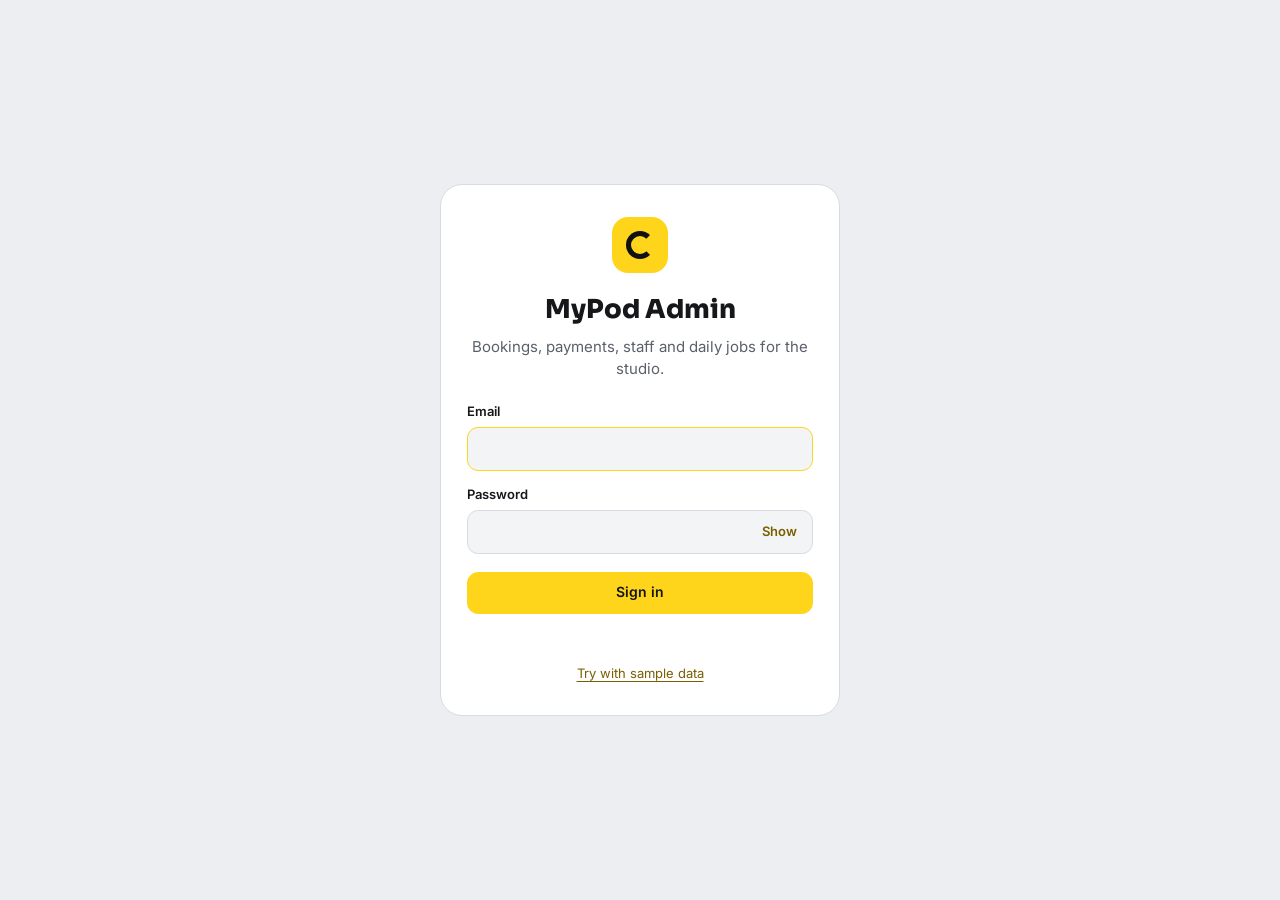
==== admin/index.html @ 5e134411 "Add files via upload" ====
<!doctype html>
<html lang="en"><head>
<meta charset="utf-8">
<meta name="viewport" content="width=device-width,initial-scale=1,viewport-fit=cover">
<meta name="theme-color" content="#0b0b0c">
<meta name="robots" content="noindex,nofollow">
<title>MyPod Admin</title>
<link rel="manifest" href="manifest.webmanifest">
<link rel="icon" type="image/png" sizes="32x32" href="favicon-32.png">
<link rel="apple-touch-icon" href="apple-touch-icon.png">
<meta name="apple-mobile-web-app-capable" content="yes"><meta name="mobile-web-app-capable" content="yes">
<meta name="apple-mobile-web-app-title" content="MyPod Admin"><meta name="apple-mobile-web-app-status-bar-style" content="black-translucent">
<link rel="preconnect" href="https://fonts.googleapis.com"><link rel="preconnect" href="https://fonts.gstatic.com" crossorigin>
<link rel="stylesheet" href="https://fonts.googleapis.com/css2?family=Inter:wght@400;500;600;700&family=JetBrains+Mono:wght@500;700&family=Sora:wght@600;700;800&display=swap">
<style>
:root{color-scheme:dark;--bg:#0b0b0c;--panel:#141416;--panel2:#1c1c20;--line:#2b2b31;--text:#f2f2f0;--muted:#9b9ba3;--y:#ffd51b;--on-y:#141414;--atext:#ffd51b;
  --ok:#3ddc84;--warn:#ffb020;--bad:#ff6b6b;--info:#6cb4ff;
  --disp:"Sora","Inter",system-ui,sans-serif;--body:"Inter",system-ui,-apple-system,"Segoe UI",Roboto,Arial,sans-serif;--mono:"JetBrains Mono",ui-monospace,Menlo,Consolas,monospace;--r:14px}
@media (prefers-color-scheme:light){:root:not([data-theme="dark"]){color-scheme:light;--bg:#eceef1;--panel:#fff;--panel2:#f3f4f6;--line:#d8dbe1;--text:#16171a;--muted:#5b606a;--atext:#7a5f00;--ok:#14803f;--warn:#a95f00;--bad:#c42f2f;--info:#1a63c2}}
:root[data-theme="light"]{color-scheme:light;--bg:#eceef1;--panel:#fff;--panel2:#f3f4f6;--line:#d8dbe1;--text:#16171a;--muted:#5b606a;--atext:#7a5f00;--ok:#14803f;--warn:#a95f00;--bad:#c42f2f;--info:#1a63c2}
*{box-sizing:border-box}html,body{height:100%}
body{margin:0;background:var(--bg);color:var(--text);font:15px/1.45 var(--body);-webkit-font-smoothing:antialiased;-webkit-tap-highlight-color:transparent}
button,input,select,textarea{font:inherit;color:inherit}button{cursor:pointer;background:none;border:0;padding:0}
[hidden]{display:none!important}
:focus-visible{outline:2px solid var(--y);outline-offset:2px}
h1,h2,h3{font-family:var(--disp);margin:0;text-wrap:balance}
.mono{font-family:var(--mono)}
.muted{color:var(--muted)}

/* ---- login ---- */
#login{min-height:100%;display:flex;align-items:center;justify-content:center;padding:24px;padding-top:calc(24px + env(safe-area-inset-top,0px))}
.lcard{width:min(400px,100%);background:var(--panel);border:1px solid var(--line);border-radius:22px;padding:32px 26px;text-align:center}
.mark{width:56px;height:56px;border-radius:16px;background:var(--y);position:relative;margin:0 auto 18px}
.mark:after{content:"";position:absolute;inset:14px;border:5px solid #111;border-radius:50%;border-right-color:transparent}
.lcard h1{font-size:26px;font-weight:800}
.lcard p{color:var(--muted);margin:8px 0 22px}
#gbtn{display:flex;justify-content:center;min-height:44px}
.lmsg{min-height:20px;margin-top:16px;font-size:13px;color:var(--warn)}
.lmsg.bad{color:var(--bad)}
.lform{text-align:left}.lform label{display:block;font-size:13px;font-weight:600;margin:14px 0 6px}.pw{position:relative}.pw .field{padding-right:64px}.pwt{position:absolute;right:6px;top:6px;height:32px;padding:0 10px;border-radius:8px;font-size:13px;font-weight:600;color:var(--atext)}
.setup{margin-top:16px;text-align:left;font-size:13px;color:var(--muted);background:var(--panel2);border-radius:12px;padding:12px 14px}
.setup code{font-family:var(--mono);font-size:12px;color:var(--text)}
.demo-link{display:inline-block;margin-top:14px;font-size:13px;color:var(--atext);text-decoration:underline;text-underline-offset:3px}

/* ---- shell ---- */
#app{display:grid;grid-template-columns:minmax(0,1fr);grid-template-rows:auto 1fr;min-height:100%;overflow-x:clip}
.top{position:sticky;top:0;z-index:20;display:flex;align-items:center;gap:12px;padding:12px 16px;padding-top:calc(12px + env(safe-area-inset-top,0px));background:color-mix(in srgb,var(--bg) 88%,transparent);backdrop-filter:blur(12px);-webkit-backdrop-filter:blur(12px);border-bottom:1px solid var(--line)}
.top h1{font-size:19px;font-weight:700;flex:1;min-width:0;white-space:nowrap;overflow:hidden;text-overflow:ellipsis}
.sync{font-size:12px;color:var(--muted);display:flex;align-items:center;gap:6px;white-space:nowrap}
.dot{width:8px;height:8px;border-radius:50%;background:var(--ok)}.dot.off{background:var(--warn)}.dot.spin{background:var(--y);animation:pulse 1s infinite}
@keyframes pulse{50%{opacity:.25}}
.ibtn{width:38px;height:38px;border-radius:10px;border:1px solid var(--line);display:grid;place-items:center;background:var(--panel)}
.ibtn svg{width:18px;height:18px}
main{min-width:0;padding:16px 16px calc(96px + env(safe-area-inset-bottom,0px));max-width:860px;width:100%;margin:0 auto}
.rail{display:none}
.tabs{position:fixed;left:0;right:0;bottom:0;z-index:25;display:grid;grid-template-columns:repeat(5,1fr);background:var(--panel);border-top:1px solid var(--line);padding-bottom:env(safe-area-inset-bottom,0px)}
.tabs button,.rail button{display:flex;flex-direction:column;align-items:center;gap:3px;padding:9px 0 8px;font-size:11px;font-weight:600;color:var(--muted)}
.tabs svg,.rail svg{width:22px;height:22px}
.tabs button[aria-current=page],.rail button[aria-current=page]{color:var(--atext)}
.tabs button[aria-current=page] svg{filter:drop-shadow(0 0 6px color-mix(in srgb,var(--y) 55%,transparent))}
@media (min-width:900px){
  #app{grid-template-columns:200px minmax(0,1fr);grid-template-rows:auto 1fr}
  .top{grid-column:2}
  .rail{display:flex;flex-direction:column;grid-row:1/3;grid-column:1;position:sticky;top:0;height:100vh;padding:20px 12px;border-right:1px solid var(--line);background:var(--panel);gap:4px}
  .rail .brand{display:flex;align-items:center;gap:10px;font:800 17px var(--disp);padding:0 8px 18px}
  .rail .brand i{width:30px;height:30px;border-radius:9px;background:var(--y);position:relative}
  .rail .brand i:after{content:"";position:absolute;inset:7px;border:3px solid #111;border-radius:50%;border-right-color:transparent}
  .rail button{flex-direction:row;gap:12px;font-size:14px;padding:11px 12px;border-radius:10px}
  .rail button:hover{background:var(--panel2)}
  .rail button[aria-current=page]{background:var(--panel2)}
  .tabs{display:none}
  main{padding-bottom:40px}
}

/* ---- common ---- */
.card{background:var(--panel);border:1px solid var(--line);border-radius:var(--r);padding:16px}
.row{display:flex;align-items:center;gap:10px}.sp{flex:1}
.btn{display:inline-flex;align-items:center;justify-content:center;gap:8px;min-height:42px;padding:0 16px;border-radius:11px;border:1px solid var(--line);background:var(--panel2);font-weight:600;font-size:14px;white-space:nowrap;text-decoration:none;color:var(--text)}
.btn.pri{background:var(--y);color:var(--on-y);border-color:var(--y)}
.btn.bad{color:var(--bad)}
.btn.sm{min-height:34px;padding:0 12px;font-size:13px}
.btn:disabled{opacity:.45;cursor:not-allowed}
.field{width:100%;min-height:44px;padding:10px 12px;border-radius:11px;border:1px solid var(--line);background:var(--panel2);outline:none}
.field:focus{border-color:var(--y)}
textarea.field{min-height:64px;resize:vertical}
label.lb{display:block;font-size:13px;font-weight:600;margin:0 0 6px}
.chips{display:flex;gap:8px;overflow-x:auto;padding-bottom:2px;scrollbar-width:none}.chips::-webkit-scrollbar{display:none}
.fchip{flex:none;padding:7px 14px;border-radius:99px;border:1px solid var(--line);background:var(--panel);font-size:13px;font-weight:600;color:var(--muted)}
.fchip[aria-pressed=true]{background:var(--y);border-color:var(--y);color:var(--on-y)}
.chip{display:inline-block;padding:3px 9px;border-radius:99px;font-size:12px;font-weight:600;background:color-mix(in srgb,var(--c) 17%,transparent);color:var(--c);white-space:nowrap}
.s-info{--c:var(--info)}.s-warn{--c:var(--warn)}.s-ok{--c:var(--ok)}.s-bad{--c:var(--bad)}
.empty{text-align:center;color:var(--muted);padding:44px 16px}
.banner{margin:0 0 14px;padding:10px 14px;border-radius:12px;font-size:13px;background:color-mix(in srgb,var(--warn) 15%,transparent);color:var(--warn)}
.gap>*+*{margin-top:12px}

/* ---- board ---- */
.daynav{display:flex;align-items:center;gap:8px;margin-bottom:14px}
.daynav h2{flex:1;text-align:center;font-size:20px;font-weight:700}
.daynav h2 small{display:block;font:500 12px var(--body);color:var(--muted)}
.strip{display:grid;grid-template-columns:repeat(3,1fr);gap:10px;margin-bottom:16px}
.stat{background:var(--panel);border:1px solid var(--line);border-radius:var(--r);padding:12px 14px}
.stat b{display:block;font:700 22px var(--disp);line-height:1.15}
.stat span{font-size:12px;color:var(--muted)}
.stat.hot b{color:var(--atext)}
.now{display:flex;align-items:center;gap:10px;margin:14px 0;color:var(--atext);font:700 12px var(--mono)}
.now:before,.now:after{content:"";height:2px;background:var(--y);flex:1;border-radius:2px}
.now:before{flex:0 0 14px}

/* ---- ticket ---- */
.tk{background:var(--panel);border:1px solid var(--line);border-left:4px solid var(--c,var(--line));border-radius:var(--r);margin-bottom:10px;overflow:hidden}
.tk.dim{opacity:.62}
.tk-main{display:grid;grid-template-columns:62px minmax(0,1fr) auto;gap:12px;align-items:center;width:100%;text-align:left;padding:13px 14px}
.tk-time{font-family:var(--mono);line-height:1.15}
.tk-time b{display:block;font-size:16px}.tk-time span{display:block;font-size:11px;color:var(--muted)}
.tk-time.d b{font-size:13px}
.tk-body{min-width:0}.tk-body strong{display:block;font-weight:600;font-size:15px;overflow:hidden;text-overflow:ellipsis;white-space:nowrap}
.tk-body span{display:block;font-size:13px;color:var(--muted);overflow:hidden;text-overflow:ellipsis;white-space:nowrap}
.tk-side{text-align:right;display:flex;flex-direction:column;align-items:flex-end;gap:4px}
.tk-side b{font:700 15px var(--disp)}
.tk-side em{font-style:normal;font-size:12px;font-weight:600}
.tk-side em.due{color:var(--warn)}.tk-side em.paid{color:var(--ok)}
.tk-more{padding:0 14px 14px;border-top:1px dashed var(--line)}
.kv{display:grid;grid-template-columns:96px 1fr;gap:6px 12px;font-size:13px;padding:12px 0}
.kv dt{color:var(--muted)}.kv dd{margin:0;word-break:break-word}
.kv .mono{font-size:12px}
.acts{display:flex;flex-wrap:wrap;gap:8px;margin-top:4px}
.acts .grp{display:flex;flex-wrap:wrap;gap:8px;width:100%}
.dgroup{margin:18px 0 8px;font:700 13px var(--disp);color:var(--muted)}

/* ---- insights ---- */
.kpis{display:grid;grid-template-columns:repeat(2,1fr);gap:10px}
@media(min-width:600px){.kpis{grid-template-columns:repeat(4,1fr)}}
svg.chart{width:100%;height:auto;display:block}
svg.chart .bar{fill:var(--y)}svg.chart text{fill:var(--muted);font:11px var(--mono)}
.bl{display:grid;grid-template-columns:1fr auto;gap:2px 12px;font-size:14px;margin:10px 0}
.bl .track{grid-column:1/3;height:6px;border-radius:6px;background:var(--panel2);overflow:hidden}
.bl .track i{display:block;height:100%;background:var(--y);border-radius:6px}
.bl small{color:var(--muted)}
h3.sec{font-size:15px;margin:20px 0 10px}

/* ---- table ---- */
.tw{overflow-x:auto;border:1px solid var(--line);border-radius:var(--r);background:var(--panel)}
table{border-collapse:collapse;width:100%;font-size:13px}
th,td{padding:9px 12px;text-align:left;white-space:nowrap;border-bottom:1px solid var(--line)}
th{color:var(--muted);font-weight:600;background:var(--panel2)}tr:last-child td{border-bottom:0}

/* ---- sheet / toast ---- */
.scrim{position:fixed;inset:0;z-index:40;background:rgba(0,0,0,.55);display:flex;align-items:flex-end;justify-content:center}
.sheet{width:min(560px,100%);max-height:92vh;overflow:auto;background:var(--panel);border:1px solid var(--line);border-radius:22px 22px 0 0;padding:20px 18px calc(20px + env(safe-area-inset-bottom,0px));animation:up .28s cubic-bezier(.2,.9,.3,1)}
@keyframes up{from{transform:translateY(40px);opacity:0}}
@media(min-width:700px){.scrim{align-items:center}.sheet{border-radius:22px}}
.sheet h2{font-size:20px;margin-bottom:14px}
.grid2{display:grid;grid-template-columns:1fr 1fr;gap:12px}
.grid2 .full{grid-column:1/3}
.fab{position:fixed;right:16px;bottom:calc(78px + env(safe-area-inset-bottom,0px));z-index:22;width:54px;height:54px;border-radius:18px;background:var(--y);color:var(--on-y);display:grid;place-items:center;box-shadow:0 8px 24px rgba(0,0,0,.35)}
.fab svg{width:24px;height:24px}
@media(min-width:900px){.fab{bottom:28px;right:28px}}
#toast{position:fixed;left:50%;bottom:calc(92px + env(safe-area-inset-bottom,0px));transform:translate(-50%,20px);z-index:60;background:var(--text);color:var(--bg);padding:10px 16px;border-radius:12px;font-size:14px;font-weight:600;opacity:0;pointer-events:none;transition:.25s;max-width:calc(100% - 32px)}
#toast.show{opacity:1;transform:translate(-50%,0)}#toast.bad{background:var(--bad);color:#fff}
.avatar{width:46px;height:46px;border-radius:50%;background:var(--panel2);object-fit:cover;flex:none}
.stat em.sub{display:block;font-style:normal;font-size:12px;color:var(--muted);margin-top:2px}
.coll{padding:14px 16px;margin:12px 0 16px}.coll .ct{font:700 13px var(--disp);color:var(--muted);margin-bottom:10px}
.cg{display:grid;grid-template-columns:repeat(auto-fit,minmax(78px,1fr));gap:12px}.cg span{display:block;font-size:12px;color:var(--muted)}.cg b{font:700 17px var(--disp)}.cg b.hot{color:var(--atext)}
.duty{display:flex;flex-wrap:wrap;align-items:center;gap:8px;margin-bottom:16px;padding:12px 14px;width:100%;text-align:left}
.seg{display:flex;gap:8px;margin-bottom:14px}.seg .fchip{flex:1;text-align:center}
.sc{background:var(--panel);border:1px solid var(--line);border-radius:var(--r);margin-bottom:10px;padding:14px}
.sc-h{display:flex;align-items:center;gap:12px;width:100%;text-align:left}
.av2{width:42px;height:42px;border-radius:50%;background:var(--panel2);display:grid;place-items:center;font:700 14px var(--disp);flex:none}
.sc-h .who{flex:1;min-width:0}.sc-h .who b{display:block}.sc-h .who small{color:var(--muted);font-size:13px}
.th{width:64px;height:48px;border-radius:9px;border:1px solid var(--line);overflow:hidden;background:var(--panel2);flex:none;position:relative}
.th img{width:100%;height:100%;object-fit:cover;display:block}.th.empty{display:grid;place-items:center;color:var(--muted);font-size:11px}
.th i{position:absolute;left:0;bottom:0;right:0;font:700 10px var(--mono);font-style:normal;text-align:center;background:rgba(0,0,0,.65);color:#fff;padding:1px 0}
.ph-row{display:flex;gap:8px;margin-top:12px;flex-wrap:wrap}
.mx{display:grid;grid-template-columns:repeat(4,1fr);gap:8px;margin-top:12px;text-align:center}
.mx div{background:var(--panel2);border-radius:10px;padding:8px 4px}.mx b{display:block;font:700 15px var(--disp)}.mx span{font-size:11px;color:var(--muted)}
.dl{display:grid;grid-template-columns:1fr auto;gap:6px 10px;align-items:center;padding:10px 0;border-top:1px dashed var(--line);font-size:14px}
.dl small{display:block;color:var(--muted);font-size:12px}.dl .ot{color:var(--atext);font-weight:600}
.dl .dh{text-align:right;font-weight:600}.dl .dact{grid-column:1/3;display:flex;gap:8px;flex-wrap:wrap}
.flag{color:var(--warn);font-weight:600}
.lbx{display:grid;grid-template-columns:1fr 1fr;gap:10px}.lbx figure{margin:0}.lbx img{width:100%;border-radius:12px;display:block;background:var(--panel2);aspect-ratio:4/3;object-fit:cover}.lbx figcaption{font-size:12px;color:var(--muted);margin-top:4px}
@media(max-width:480px){.lbx{grid-template-columns:1fr}}
@media (prefers-reduced-motion:reduce){*{animation:none!important;transition:none!important}}
</style>
</head>
<body>

<div id="login" hidden>
  <div class="lcard">
    <div class="mark" aria-hidden="true"></div>
    <h1>MyPod Admin</h1>
    <p>Bookings, payments, staff and daily jobs for the studio.</p>
    <form id="loginf" class="lform">
      <label for="l_email">Email</label>
      <input class="field" id="l_email" type="email" name="username" autocomplete="username" inputmode="email" autocapitalize="off" spellcheck="false" required>
      <label for="l_pass">Password</label>
      <div class="pw"><input class="field" id="l_pass" type="password" name="password" autocomplete="current-password" required><button type="button" class="pwt" data-act="showpw" aria-label="Show password">Show</button></div>
      <button class="btn pri" id="l_go" type="submit" style="width:100%;margin-top:18px">Sign in</button>
    </form>
    <div class="lmsg" id="lmsg" role="status"></div>
    <a class="demo-link" href="?demo">Try with sample data</a>
  </div>
</div>

<div id="app" hidden>
  <nav class="rail" id="rail" aria-label="Sections"></nav>
  <header class="top">
    <h1 id="ttl">Board</h1>
    <div class="sync" id="sync"></div>
    <button class="ibtn" data-act="refresh" aria-label="Refresh"><svg viewBox="0 0 24 24" fill="none" stroke="currentColor" stroke-width="2" stroke-linecap="round" stroke-linejoin="round"><path d="M20 11a8 8 0 1 0-2.3 5.7M20 4v7h-7"/></svg></button>
  </header>
  <main id="view"></main>
  <button class="fab" id="fab" data-act="add" aria-label="Add booking"><svg viewBox="0 0 24 24" fill="none" stroke="currentColor" stroke-width="2.6" stroke-linecap="round"><path d="M12 5v14M5 12h14"/></svg></button>
  <nav class="tabs" id="tabs" aria-label="Sections"></nav>
</div>
<div id="modal"></div>
<div id="toast" role="status" aria-live="polite"></div>

<script>
(() => {
"use strict";
/* ============ CONFIG ============ */
const CFG = {
  API: "https://script.google.com/macros/s/AKfycbx74xNj_y54Q5fY8HT2veK_EkzL0Q_fm3L86R-Miei4qGZtbMZDH-YIIn9AwYNta8m9tA/exec",
  HISTORY_DAYS: 90, FUTURE_DAYS: 60
};
const DEMO = /[?&]demo\b/.test(location.search);

/* ============ helpers ============ */
const $ = s => document.querySelector(s);
const esc = s => String(s == null ? "" : s).replace(/[&<>"']/g, c => ({"&":"&amp;","<":"&lt;",">":"&gt;",'"':"&quot;","'":"&#39;"}[c]));
const store = { get(k){try{return localStorage.getItem(k)}catch(e){return null}}, set(k,v){try{localStorage.setItem(k,v)}catch(e){}}, del(k){try{localStorage.removeItem(k)}catch(e){}} };
const pad = n => String(n).padStart(2,"0");
const ymd = d => d.getFullYear()+"-"+pad(d.getMonth()+1)+"-"+pad(d.getDate());
const addDays = (s,n) => { const d = new Date(s+"T00:00:00"); d.setDate(d.getDate()+n); return ymd(d); };
const today = () => ymd(new Date());
const inr = n => "₹" + Math.round(Number(n)||0).toLocaleString("en-IN");
const num = v => Number(String(v==null?"":v).replace(/[^\d.\-]/g,"")) || 0;
const phone10 = v => String(v||"").replace(/\D/g,"").slice(-10);
const MON = ["Jan","Feb","Mar","Apr","May","Jun","Jul","Aug","Sep","Oct","Nov","Dec"], DOW = ["Sun","Mon","Tue","Wed","Thu","Fri","Sat"];
const dLabel = s => { const d = new Date(s+"T00:00:00"); return DOW[d.getDay()]+" "+d.getDate()+" "+MON[d.getMonth()]; };
function toMin(t){ const m = /(\d{1,2}):(\d{2})\s*(AM|PM)?/i.exec(String(t||"")); if(!m) return 9999; let h = +m[1]; if(m[3]){ h = h%12; if(/pm/i.test(m[3])) h += 12; } return h*60 + +m[2]; }
const fmtMin = m => ((Math.floor(m/60)%12)||12)+":"+pad(m%60)+" "+(m>=720?"PM":"AM");
const fmtDur = m => !m ? "" : m>=60 ? Math.floor(m/60)+"h"+(m%60?" "+(m%60)+"m":"") : m+"m";
const ago = ts => { const m = Math.round((Date.now()-ts)/60000); return m<1?"just now":m<60?m+"m ago":Math.round(m/60)+"h ago"; };
function toast(msg, bad){ const t=$("#toast"); t.textContent=msg; t.className="show"+(bad?" bad":""); clearTimeout(toast.t); toast.t=setTimeout(()=>t.className="",3200); }

/* ============ data model ============ */
const A = { id:["bookingid","id"], name:["customername","name","customer"], phone:["customerphone","phone","mobile"], email:["customeremail","email"], mode:["servicemode","mode"],
  address:["address"], landmark:["landmark"], map:["maplink"], veh:["vehicletype"], size:["vehiclesize"], plate:["vehiclenumber","plate"], svc:["servicename","service"], addons:["addons"],
  coupon:["couponcode","coupon"], disc:["discount"], price:["price","total","totalprice","amount"], date:["date","bookingdate"], time:["time","slot","timeslot"], dur:["durationmins"],
  src:["source"], pm:["paymentmethod"], ps:["paymentstatus"], status:["status"], note:["adminnote","notes","note"] };
function normB(r){
  const o = { _row:r._row };
  for(const k in A){ for(const a of A[k]){ if(r[a]!==undefined && r[a]!==null && r[a]!==""){ o[k]=r[a]; break; } } }
  o.id = String(o.id||""); o.status = String(o.status||"Confirmed"); o.price = num(o.price); o.dur = num(o.dur);
  o.date = String(o.date||"").slice(0,10); o.time = String(o.time||"").replace(/^Start now,\s*/i,""); o.phone = String(o.phone||"");
  o.name = String(o.name||"Customer"); o.svc = String(o.svc||"Service"); o.ps = String(o.ps||""); o.pm = String(o.pm||""); o.note = String(o.note||"");
  o.addons = Array.isArray(o.addons) ? o.addons.join(", ") : String(o.addons||"");
  return o;
}
const live = b => b.status!=="Cancelled" && b.status!=="No-show";
const isPaid = b => /^paid/i.test(b.ps);
const srcOf = b => b.src || (/^MPK/.test(b.id)?"Kiosk":/^MPA/.test(b.id)?"Admin":"Website");
const modeOf = b => b.mode || "Not set";
const STCLS = { "Confirmed":"s-info","Pending":"s-info","In Progress":"s-warn","Completed":"s-ok","Cancelled":"s-bad","No-show":"s-bad" };

const S = { tab:"board", day:today(), bookings:[], loaded:false, loading:false, fetchedAt:0, offline:false, open:null, q:"", fStatus:"all", fMode:"all", limit:60,
  range:30, coupons:null, sess:null, all:false, theme:store.get("mp_theme")||"auto", demo:[],
  attMonth:today().slice(0,7), att:{ loaded:false, loading:false, month:"", roster:[], shifts:[], photos:[], pay:[] }, ph:{}, phTry:{}, seg:"today", openStaff:null, lb:null };
const SK = "mp_admin_sess", CK = "mp_admin_cache";

/* ============ API ============ */
async function api(action, payload){
  if(DEMO) return demoApi(action, payload||{});
  const body = JSON.stringify(Object.assign({action, token:S.sess&&S.sess.token}, payload));
  let res;
  try{ res = await fetch(CFG.API, {method:"POST", body, redirect:"follow"}); }
  catch(e){ throw new Error(navigator.onLine===false ? "You are offline." : "Could not reach the server."); }
  let d; try{ d = await res.json(); }catch(e){ throw new Error("Unexpected reply from the server. Is the admin script deployed?"); }
  if(!d.ok){
    if(d.code==="auth" && action!=="adminLogin"){ signOut("Session expired. Please sign in again."); }
    const err = new Error(d.message||"Request failed"); err.code = d.code; throw err;
  }
  return d;
}

/* ============ auth (email + password, checked by the Apps Script) ============ */
function setLoginMsg(t, bad){ const m=$("#lmsg"); m.textContent=t||""; m.className="lmsg"+(bad?" bad":""); }
function showLogin(msg){
  $("#app").hidden = true; $("#login").hidden = false; setLoginMsg(msg, !!msg);
  const em = $("#l_email"); if(!em.value) em.value = store.get("mp_admin_email")||"";
  $("#l_pass").value = ""; $("#l_pass").type = "password"; (em.value ? $("#l_pass") : em).focus();
}
async function submitLogin(e){
  e.preventDefault();
  const email = $("#l_email").value.trim().toLowerCase(), password = $("#l_pass").value, btn = $("#l_go");
  if(!email || !password){ setLoginMsg("Enter your email and password.", true); return; }
  btn.disabled = true; btn.textContent = "Signing in…"; setLoginMsg("");
  try{
    const d = await api("adminLogin", { email, password });
    S.sess = { token:d.token, email:d.email, name:d.name, exp:d.exp };
    store.set(SK, JSON.stringify(S.sess)); store.set("mp_admin_email", d.email); $("#l_pass").value = ""; enter();
  }catch(err){ setLoginMsg(err.message, true); $("#l_pass").value = ""; $("#l_pass").focus(); }
  finally{ btn.disabled = false; btn.textContent = "Sign in"; }
}
function signOut(msg){
  store.del(SK); store.del(CK); S.sess = null; S.bookings = []; S.loaded = false; S.coupons = null; S.ph = {}; S.phTry = {};
  S.att = { loaded:false, loading:false, month:"", roster:[], shifts:[], photos:[], pay:[] }; $("#modal").innerHTML = ""; showLogin(msg);
}
function openPw(){
  const L = (id,t) => '<label style="font-weight:600;font-size:13px;display:block;margin:12px 0 6px" for="'+id+'">'+t+'</label>';
  $("#modal").innerHTML = '<div class="scrim" data-act="closeScrim"><form class="sheet" id="pwf" autocomplete="off"><h2>Change password</h2>'+
    L("w_o","Current password")+'<input class="field" id="w_o" type="password" autocomplete="current-password" required>'+
    L("w_n","New password (at least 8 characters)")+'<input class="field" id="w_n" type="password" autocomplete="new-password" minlength="8" required>'+
    L("w_c","Repeat new password")+'<input class="field" id="w_c" type="password" autocomplete="new-password" minlength="8" required>'+
    '<div class="row" style="margin-top:16px"><button type="button" class="btn sp" data-act="close">Cancel</button><button class="btn pri sp" type="submit">Change password</button></div></form></div>';
  $("#w_o").focus();
}
async function submitPw(e){
  e.preventDefault();
  if($("#w_n").value!==$("#w_c").value){ toast("The new passwords don't match.", true); return; }
  try{
    const d = await api("adminChangePassword", { oldPassword:$("#w_o").value, newPassword:$("#w_n").value });
    S.sess.token = d.token; S.sess.exp = d.exp; store.set(SK, JSON.stringify(S.sess)); $("#modal").innerHTML = ""; toast("Password changed");
  }catch(err){ toast(err.message, true); }
}

/* ============ data loading ============ */
function loadCache(){ try{ const c = JSON.parse(store.get(CK)||"null"); if(c && c.rows){ S.bookings = c.rows.map(normB); S.fetchedAt = c.at; S.loaded = true; } }catch(e){} }
async function loadData(){
  if(S.loading) return; S.loading = true; renderSync();
  try{
    const t = today();
    const d = await api("adminBookings", S.all ? {} : { from:addDays(t,-CFG.HISTORY_DAYS), to:addDays(t,CFG.FUTURE_DAYS) });
    S.bookings = d.bookings.map(normB); S.fetchedAt = Date.now(); S.offline = false; S.loaded = true;
    if(!DEMO) store.set(CK, JSON.stringify({ at:S.fetchedAt, rows:d.bookings }));
    loadAtt();
  }catch(e){
    if(e.code!=="auth"){ S.offline = true; toast(e.message, true); }
  }finally{ S.loading = false; render(); }
}

async function patch(id, fields){
  const b = S.bookings.find(x => x.id===id); if(!b) return;
  const MAP = { status:"status", ps:"paymentstatus", pm:"paymentmethod", note:"adminnote" };
  const old = {}, wire = {};
  for(const k in fields){ old[k] = b[k]; b[k] = fields[k]; wire[MAP[k]] = fields[k]; }
  render();
  try{ await api("adminUpdate", { bookingId:id, fields:wire }); toast("Saved"); }
  catch(e){ for(const k in old) b[k] = old[k]; render(); toast(e.message, true); }
}

/* ============ views ============ */
const ICON = {
  board:'<path d="M4 6h16M4 12h16M4 18h10"/>', list:'<path d="M8 6h12M8 12h12M8 18h12M4 6h.01M4 12h.01M4 18h.01"/>',
  chart:'<path d="M5 20V10M12 20V4M19 20v-7"/>', staff:'<circle cx="9" cy="8" r="3.5"/><path d="M2.5 20c.6-3.6 3.2-5.5 6.5-5.5s5.9 1.9 6.5 5.5M16 4.8a3.5 3.5 0 0 1 0 6.4M18 14.8c2 .6 3.3 2.3 3.7 5.2"/>', tag:'<path d="M3 12V4h8l10 10-8 8L3 12zM7.5 8.5h.01"/>', user:'<circle cx="12" cy="8" r="4"/><path d="M4 21c1-4 4-6 8-6s7 2 8 6"/>' };
const TABS = [["board","Board","board"],["bookings","Bookings","list"],["staff","Staff","staff"],["insights","Insights","chart"],["more","More","user"]];
const svg = p => '<svg viewBox="0 0 24 24" fill="none" stroke="currentColor" stroke-width="2" stroke-linecap="round" stroke-linejoin="round">'+p+'</svg>';
const TITLES = { board:"Board", bookings:"Bookings", staff:"Staff", insights:"Insights", coupons:"Coupons", more:"More" };

function renderNav(){
  const btn = ([k,l,i]) => '<button data-act="tab" data-t="'+k+'"'+((S.tab===k||(k==="more"&&S.tab==="coupons"))?' aria-current="page"':'')+'>'+svg(ICON[i])+l+'</button>';
  $("#tabs").innerHTML = TABS.map(btn).join("");
  $("#rail").innerHTML = '<div class="brand"><i></i>MyPod Admin</div>'+TABS.map(btn).join("");
}
function renderSync(){
  const el = $("#sync"); if(!el) return;
  const cls = S.loading ? "spin" : S.offline ? "off" : "";
  const txt = S.loading ? "Updating…" : S.offline ? "Offline · saved "+ago(S.fetchedAt) : S.fetchedAt ? "Updated "+ago(S.fetchedAt) : "";
  el.innerHTML = '<span class="dot '+cls+'"></span><span>'+txt+'</span>';
}
function render(){
  renderNav(); renderSync();
  $("#ttl").textContent = TITLES[S.tab];
  $("#fab").hidden = !(S.tab==="board" || S.tab==="bookings") || !!S.open;
  wantPh = [];
  const v = { board:vBoard, bookings:vBookings, staff:vStaff, insights:vInsights, coupons:vCoupons, more:vMore }[S.tab];
  $("#view").innerHTML = (S.offline && S.loaded ? '<div class="banner">You\'re offline. Showing the last saved bookings. Changes need a connection.</div>' : "") + v();
  if(S.tab==="coupons" && !S.coupons) loadCoupons();
  if(wantPh.length) fetchPh();
}

/* ---- ticket ---- */
function nextStep(b){ if(b.status==="Confirmed"||b.status==="Pending") return ["In Progress","Start job"]; if(b.status==="In Progress") return ["Completed","Mark complete"]; return null; }
function ticket(b, showDate){
  const open = S.open===b.id, t = toMin(b.time), tl = t===9999 ? ["—",""] : fmtMin(t).split(" ");
  const sc = STCLS[b.status]||"s-info", ph = phone10(b.phone);
  let h = '<article class="tk '+sc+(live(b)?"":" dim")+'">'+
    '<button class="tk-main" data-act="toggle" data-id="'+esc(b.id)+'" aria-expanded="'+open+'">'+
      '<div class="tk-time'+(showDate?" d":"")+'"><b>'+(showDate?esc(dLabel(b.date)):esc(tl[0]))+'</b><span>'+(showDate?esc(tl.join(" ")):esc(tl[1]))+'</span>'+(b.dur&&!showDate?'<span>'+fmtDur(b.dur)+'</span>':'')+'</div>'+
      '<div class="tk-body"><strong>'+esc(b.name)+'</strong><span>'+esc(b.svc)+(b.plate?" · "+esc(b.plate):"")+'</span><span>'+esc(modeOf(b))+" · "+esc(srcOf(b))+'</span></div>'+
      '<div class="tk-side"><span class="chip '+sc+'">'+esc(b.status)+'</span><b>'+(b.price?inr(b.price):"Quote")+'</b>'+(live(b)?'<em class="'+(isPaid(b)?"paid":"due")+'">'+(isPaid(b)?"Paid":"Due")+'</em>':"")+'</div>'+
    '</button>';
  if(open){
    const ns = nextStep(b), rows = [];
    const kv = (k,v,m) => { if(v) rows.push('<dt>'+k+'</dt><dd'+(m?' class="mono"':"")+'>'+v+'</dd>'); };
    kv("Phone", ph ? '<a href="tel:+91'+ph+'" style="color:inherit">'+esc(ph)+'</a>' : "");
    kv("Email", esc(b.email));
    kv("Where", esc([b.address,b.landmark].filter(Boolean).join(" · ")) + (b.map ? ' · <a href="'+esc(b.map)+'" target="_blank" rel="noopener" style="color:var(--atext)">Map</a>' : ""));
    kv("Vehicle", esc([b.veh,b.size,b.plate].filter(Boolean).join(" · ")));
    kv("Add-ons", esc(b.addons)); kv("Coupon", esc(b.coupon), true);
    kv("Discount", num(b.disc) ? inr(b.disc) : "");
    kv("Payment", esc([b.ps||"Unpaid", b.pm].filter(Boolean).join(" · ")));
    kv("Booking ID", esc(b.id), true);
    h += '<div class="tk-more"><dl class="kv">'+rows.join("")+'</dl>'+
      '<label class="lb" for="n-'+esc(b.id)+'">Staff note</label><textarea class="field" id="n-'+esc(b.id)+'" data-act="note" data-id="'+esc(b.id)+'" placeholder="Visible to admins only">'+esc(b.note)+'</textarea>'+
      '<div class="acts" style="margin-top:12px">'+
      (ns ? '<div class="grp"><button class="btn pri" data-act="status" data-id="'+esc(b.id)+'" data-v="'+ns[0]+'">'+ns[1]+'</button>'+
              (live(b)&&!isPaid(b) ? '<button class="btn" data-act="pay" data-id="'+esc(b.id)+'" data-v="Cash">Paid cash</button><button class="btn" data-act="pay" data-id="'+esc(b.id)+'" data-v="UPI">Paid UPI</button><button class="btn" data-act="pay" data-id="'+esc(b.id)+'" data-v="Card">Paid card</button>' : "")+'</div>' :
         (live(b)&&!isPaid(b) ? '<div class="grp"><button class="btn pri" data-act="pay" data-id="'+esc(b.id)+'" data-v="Cash">Paid cash</button><button class="btn" data-act="pay" data-id="'+esc(b.id)+'" data-v="UPI">Paid UPI</button><button class="btn" data-act="pay" data-id="'+esc(b.id)+'" data-v="Card">Paid card</button></div>' : ""))+
      '<div class="grp">'+(ph ? '<a class="btn sm" href="tel:+91'+ph+'">Call</a><a class="btn sm" target="_blank" rel="noopener" href="https://wa.me/91'+ph+'">WhatsApp</a>' : "")+
        (live(b) ? '<button class="btn sm bad" data-act="status" data-id="'+esc(b.id)+'" data-v="No-show" data-confirm="Mark as no-show?">No-show</button><button class="btn sm bad" data-act="status" data-id="'+esc(b.id)+'" data-v="Cancelled" data-confirm="Cancel this booking?">Cancel</button>'
                 : '<button class="btn sm" data-act="status" data-id="'+esc(b.id)+'" data-v="Confirmed">Reopen</button>')+'</div>'+
      '</div></div>';
  }
  return h + '</article>';
}

/* ---- board ---- */
const methodOf = b => { const m = (b.pm||"").toLowerCase(); return /upi/.test(m)?"UPI":/card/.test(m)?"Card":/cash|counter/.test(m)?"Cash":"Other"; };
const chanOf = b => { const x = srcOf(b); return x==="Website" ? "Online" : x; };
const sumP = l => l.reduce((t,b) => t+b.price, 0);
const plural = (n,w) => n+" "+w+(n===1?"":"s");
function summary(list){
  const act = list.filter(live), done = act.filter(b => b.status==="Completed"), paid = act.filter(isPaid), ch = {};
  act.forEach(b => { const k = chanOf(b); ch[k] = (ch[k]||0)+1; });
  const bikes = done.filter(b => b.veh==="Bike" || /bike/i.test(b.svc)).length;
  return { act:act.length, canc:list.length-act.length, done:done.length, bikes, cars:done.length-bikes, ch, sales:sumP(act), got:sumP(paid), due:sumP(act)-sumP(paid) };
}
const tile = (big,label,sub,cls) => '<div class="stat'+(cls?" "+cls:"")+'"><b>'+big+'</b><span>'+label+'</span>'+(sub?'<em class="sub">'+sub+'</em>':"")+'</div>';
function collHtml(list,title){
  const paid = list.filter(isPaid), col = { Cash:0, UPI:0, Card:0, Other:0 }; paid.forEach(b => { col[methodOf(b)] += b.price; });
  const due = sumP(list)-sumP(paid), cells = ["Cash","UPI","Card"].concat(col.Other?["Other"]:[]);
  return '<div class="card coll">'+(title?'<div class="ct">'+title+'</div>':"")+'<div class="cg">'+cells.map(k => '<div><span>'+k+'</span><b>'+inr(col[k])+'</b></div>').join("")+
    '<div><span>Not yet paid</span><b class="'+(due>0?"hot":"")+'">'+inr(due)+'</b></div></div></div>';
}
function dutyHtml(){
  if(S.day!==today() || !S.att.loaded || S.att.month!==today().slice(0,7)) return "";
  const ins = S.att.shifts.filter(x => x.date===today() && !x.outIso);
  return '<button class="card duty" data-act="tab" data-t="staff"><b>On duty</b>'+(ins.length ? ins.map(x => '<span class="chip s-ok">'+esc(nameOf(x))+' · '+clock(x.inIso)+'</span>').join("") : '<span class="muted">'+(S.att.shifts.some(x => x.date===today()) ? "No one on duty now" : "No one has clocked in yet")+'</span>')+'</button>';
}
function vBoard(){
  if(!S.loaded) return '<div class="empty">Loading bookings…</div>';
  const list = S.bookings.filter(b => b.date===S.day).sort((a,b) => toMin(a.time)-toMin(b.time)), m = summary(list);
  const isToday = S.day===today(), rel = isToday?"Today":S.day===addDays(today(),1)?"Tomorrow":S.day===addDays(today(),-1)?"Yesterday":"";
  const chs = Object.keys(m.ch).sort().map(k => k+" "+m.ch[k]).join(" · ");
  let h = '<div class="daynav"><button class="ibtn" data-act="day" data-n="-1" aria-label="Previous day">'+svg('<path d="M15 6l-6 6 6 6"/>')+'</button>'+
    '<h2>'+(rel||dLabel(S.day))+'<small>'+(rel?dLabel(S.day):"")+'</small></h2>'+
    (isToday?"":'<button class="btn sm" data-act="day" data-n="0">Today</button>')+
    '<button class="ibtn" data-act="day" data-n="1" aria-label="Next day">'+svg('<path d="M9 6l6 6-6 6"/>')+'</button></div>'+
    '<div class="kpis">'+tile(m.act,"Bookings",(chs||"None yet")+(m.canc?" · "+m.canc+" cancelled":""))+
      tile(m.done+"/"+m.act,"Vehicles done",plural(m.cars,"car")+" · "+plural(m.bikes,"bike"))+
      tile(inr(m.sales),"Total sales","Collected "+inr(m.got))+
      tile(inr(m.due),"To collect","",m.due>0?"hot":"")+'</div>'+
    collHtml(list.filter(live), isToday?"Collected today":"Collected")+dutyHtml();
  if(!list.length) return h + '<div class="empty">No bookings for this day.<br><button class="btn pri" style="margin-top:14px" data-act="add">Add a booking</button></div>';
  const nowM = new Date().getHours()*60 + new Date().getMinutes(); let marked = !isToday;
  list.forEach(b => { if(!marked && toMin(b.time) >= nowM){ h += '<div class="now">NOW '+fmtMin(nowM)+'</div>'; marked = true; } h += ticket(b); });
  if(!marked) h += '<div class="now">NOW '+fmtMin(nowM)+'</div>';
  return h;
}

/* ---- bookings ---- */
function filtered(){
  const q = S.q.trim().toLowerCase();
  return S.bookings.filter(b => (S.fStatus==="all" || b.status===S.fStatus) && (S.fMode==="all" || modeOf(b)===S.fMode) &&
    (!q || (b.name+" "+b.phone+" "+b.id+" "+b.plate+" "+b.svc+" "+b.coupon).toLowerCase().includes(q)))
    .sort((a,b) => a.date===b.date ? toMin(b.time)-toMin(a.time) : (a.date<b.date?1:-1));
}
function listHtml(){
  const f = filtered(); if(!f.length) return '<div class="empty">No bookings match.</div>';
  let h = "", last = "";
  f.slice(0,S.limit).forEach(b => { if(b.date!==last){ last = b.date; h += '<div class="dgroup">'+(b.date===today()?"Today":dLabel(b.date))+'</div>'; } h += ticket(b); });
  if(f.length > S.limit) h += '<button class="btn" style="width:100%" data-act="more">Show more ('+(f.length-S.limit)+' left)</button>';
  return h;
}
function vBookings(){
  if(!S.loaded) return '<div class="empty">Loading bookings…</div>';
  const modes = [...new Set(S.bookings.map(modeOf))].sort();
  const st = ["all","Confirmed","In Progress","Completed","Cancelled","No-show"];
  return '<div class="gap"><input class="field" id="q" type="search" placeholder="Search name, phone, plate, booking ID" value="'+esc(S.q)+'" autocomplete="off">'+
    '<div class="chips">'+st.map(s => '<button class="fchip" data-act="fstatus" data-v="'+s+'" aria-pressed="'+(S.fStatus===s)+'">'+(s==="all"?"All":s)+'</button>').join("")+'</div>'+
    '<select class="field" id="fmode"><option value="all">All booking types</option>'+modes.map(m => '<option'+(S.fMode===m?" selected":"")+'>'+esc(m)+'</option>').join("")+'</select></div>'+
    '<div id="list" style="margin-top:6px">'+listHtml()+'</div>'+
    (S.all ? "" : '<button class="btn" style="width:100%;margin-top:12px" data-act="all">Load full history</button>');
}

/* ---- insights ---- */
function groupSum(list, fn){ const m = {}; list.forEach(b => { const k = fn(b); (m[k] = m[k] || {k, n:0, rev:0}).n++; m[k].rev += b.price; }); return Object.values(m).sort((a,b) => b.rev-a.rev || b.n-a.n); }
function blist(items, max){ return items.map(i => '<div class="bl"><span>'+esc(i.k)+'</span><span>'+inr(i.rev)+' <small>· '+i.n+'</small></span><div class="track"><i style="width:'+Math.max(3,Math.round(i.rev/(max||1)*100))+'%"></i></div></div>').join(""); }
function bars(series, label){
  const W = 600, H = 140, max = Math.max(1, ...series.map(s => s.v)), bw = W/series.length;
  return '<svg class="chart" viewBox="0 0 '+W+' '+(H+22)+'" role="img" aria-label="'+esc(label)+'">'+
    series.map((s,i) => { const h = Math.round(s.v/max*H); return '<rect class="bar" x="'+(i*bw+bw*.14).toFixed(1)+'" y="'+(H-h)+'" width="'+(bw*.72).toFixed(1)+'" height="'+(s.v?Math.max(h,2):0)+'" rx="3"><title>'+esc(s.l+": "+inr(s.v))+'</title></rect>'; }).join("")+
    '<text x="0" y="'+(H+16)+'">'+esc(series[0].l)+'</text><text x="'+W+'" y="'+(H+16)+'" text-anchor="end">'+esc(series[series.length-1].l)+'</text></svg>';
}
function vInsights(){
  if(!S.loaded) return '<div class="empty">Loading bookings…</div>';
  const from = addDays(today(), -(S.range-1));
  const inR = S.bookings.filter(b => b.date>=from && b.date<=today());
  const lv = inR.filter(live), rev = lv.reduce((s,b)=>s+b.price,0), canc = inR.length - lv.length;
  const series = []; const weekly = S.range>30;
  for(let i=0;i<S.range;i+= weekly?7:1){
    const d0 = addDays(from,i), d1 = weekly ? addDays(from,Math.min(i+6,S.range-1)) : d0;
    series.push({ l:dLabel(d0), v:lv.filter(b => b.date>=d0 && b.date<=d1).reduce((s,b)=>s+b.price,0) });
  }
  const svc = groupSum(lv, b => b.svc), mode = groupSum(lv, modeOf), src = groupSum(lv, srcOf);
  const byPh = {}; S.bookings.filter(live).forEach(b => { const p = phone10(b.phone); if(!p) return; (byPh[p] = byPh[p] || {k:b.name, n:0, rev:0}).n++; byPh[p].rev += b.price; });
  const cust = Object.values(byPh), rep = cust.filter(c => c.n>1).length;
  return '<div class="chips" style="margin-bottom:14px">'+[7,30,90].map(n => '<button class="fchip" data-act="range" data-v="'+n+'" aria-pressed="'+(S.range===n)+'">Last '+n+' days</button>').join("")+'</div>'+
    '<div class="kpis"><div class="stat"><b>'+inr(rev)+'</b><span>Revenue</span></div><div class="stat"><b>'+lv.length+'</b><span>Bookings</span></div>'+
    '<div class="stat"><b>'+inr(lv.length?rev/lv.length:0)+'</b><span>Average ticket</span></div><div class="stat"><b>'+(inR.length?Math.round(canc/inR.length*100):0)+'%</b><span>Cancelled or no-show</span></div></div>'+
    '<h3 class="sec">Revenue per '+(weekly?"week":"day")+'</h3><div class="card">'+bars(series,"Revenue")+'</div>'+
    '<h3 class="sec">By service</h3><div class="card">'+(svc.length?blist(svc.slice(0,8),svc[0].rev):'<span class="muted">No data</span>')+'</div>'+
    '<div class="grid2" style="margin-top:12px"><div><h3 class="sec" style="margin-top:8px">By booking type</h3><div class="card">'+(mode.length?blist(mode,mode[0].rev):"—")+'</div></div>'+
    '<div><h3 class="sec" style="margin-top:8px">By channel</h3><div class="card">'+(src.length?blist(src,src[0].rev):"—")+'</div></div></div>'+
    '<h3 class="sec">Money collected</h3>'+collHtml(lv)+'<h3 class="sec">Customers</h3><div class="card"><div class="row" style="margin-bottom:6px"><b>'+cust.length+'</b><span class="muted">customers on record,</span><b>'+rep+'</b><span class="muted">came back</span></div>'+
    blist(cust.sort((a,b)=>b.rev-a.rev).slice(0,6).map(c => ({k:c.k+(c.n>1?" ("+c.n+" visits)":""), n:c.n, rev:c.rev})), Math.max(1,...cust.map(c=>c.rev)))+'</div>';
}

/* ---- coupons ---- */
async function loadCoupons(){
  try{ const d = await api("adminCoupons"); S.coupons = d; }catch(e){ S.coupons = { headers:[], rows:[], message:e.message }; }
  if(S.tab==="coupons") render();
}
function vCoupons(){
  const used = S.bookings.filter(b => b.coupon && live(b)), c = S.coupons;
  let h = '<div class="kpis" style="margin-bottom:14px"><div class="stat"><b>'+used.length+'</b><span>Redeemed in bookings</span></div><div class="stat"><b>'+inr(used.reduce((s,b)=>s+num(b.disc),0))+'</b><span>Discount given</span></div></div>';
  if(!c) return h + '<div class="empty">Loading coupon sheet…</div>';
  if(!c.headers.length) return h + '<div class="empty">'+esc(c.message||"No coupon data.")+'</div>';
  h += '<input class="field" id="cq" type="search" placeholder="Search a coupon code" autocomplete="off" style="margin-bottom:12px"><div id="ctab">'+couponTable("")+'</div>';
  return h;
}
function couponTable(q){
  const c = S.coupons; q = q.trim().toLowerCase();
  const rows = c.rows.filter(r => !q || r.join(" ").toLowerCase().includes(q)).slice(0,150);
  const usedCodes = new Set(S.bookings.filter(b => b.coupon && live(b)).map(b => String(b.coupon).trim().toUpperCase()));
  const hdr = c.headers.slice(0,6);
  return '<div class="tw"><table><thead><tr>'+hdr.map(x => '<th>'+esc(x)+'</th>').join("")+'<th>Used in a booking</th></tr></thead><tbody>'+
    rows.map(r => { const hit = r.some(v => usedCodes.has(String(v).trim().toUpperCase())); return '<tr>'+hdr.map((_,i) => '<td>'+esc(r[i])+'</td>').join("")+'<td>'+(hit?'<span class="chip s-ok">Yes</span>':'<span class="muted">No</span>')+'</td></tr>'; }).join("")+
    '</tbody></table></div>'+(c.rows.length>150?'<p class="muted" style="font-size:12px">Showing 150 of '+c.rows.length+'. Search to narrow down.</p>':"");
}

/* ---- staff: attendance, photos, pay ---- */
let wantPh = [];
const DEF = { shiftHours:9, otMult:1, workDays:26 };
const MONTHS = ["January","February","March","April","May","June","July","August","September","October","November","December"];
const clock = iso => { const d = new Date(iso); return fmtMin(d.getHours()*60 + d.getMinutes()); };
const fmtH = h => { const m = Math.round(h*60); return Math.floor(m/60)+"h "+pad(m%60)+"m"; };
const pidOf = (sh,t) => "PH-"+sh.id+"-"+t;
const nameOf = x => x.staffName || (S.att.roster.find(r => r.id===x.staffId)||{}).name || "Staff";
const initials = n => String(n).split(/\s+/).map(w => w.charAt(0)).slice(0,2).join("").toUpperCase();
const payOf = id => Object.assign({}, DEF, { monthlySalary:0 }, S.att.pay.find(x => x.staffId===id) || {});
function shHours(x){ if(!x.inIso || !x.outIso) return null; const h = (Date.parse(x.outIso)-Date.parse(x.inIso))/36e5; return (h>0 && h<=20) ? h : null; }
function people(){
  const m = {}; S.att.roster.forEach(r => { m[r.id] = { id:r.id, name:r.name, role:r.role }; });
  S.att.shifts.forEach(x => { if(x.staffId && !m[x.staffId]) m[x.staffId] = { id:x.staffId, name:x.staffName||"Staff", role:x.role||"" }; });
  return Object.values(m).sort((a,b) => a.name.localeCompare(b.name));
}
function calcMonth(){
  return people().map(p => {
    const sh = S.att.shifts.filter(x => x.staffId===p.id), cfg = payOf(p.id), days = {}, flags = []; let total = 0, ot = 0;
    sh.forEach(x => {
      const h = shHours(x);
      if(h==null){ if(!(x.inIso && !x.outIso && x.date===today())) flags.push(x); return; }
      days[x.date] = 1; total += h; ot += Math.max(0, h-cfg.shiftHours);
    });
    const n = Object.keys(days).length, hourly = cfg.monthlySalary/(cfg.workDays*cfg.shiftHours);
    const base = cfg.monthlySalary*Math.min(n,cfg.workDays)/cfg.workDays, otPay = ot*hourly*cfg.otMult;
    return { p, sh, cfg, days:n, total, ot, flags, base, otPay, pay:base+otPay };
  });
}
async function loadAtt(month){
  month = month || S.attMonth; S.att.loading = true;
  try{
    const d = await api("adminAttendance", { month });
    S.att = { loaded:true, loading:false, month, roster:d.staff||[], shifts:d.shifts||[], photos:d.photos||[], pay:d.pay||[] };
  }catch(e){ S.att.loading = false; if(e.code!=="auth") toast("Attendance: "+e.message, true); }
  if(S.tab==="staff" || S.tab==="board") render();
}
async function fetchPh(){
  const ids = wantPh.filter((id,i) => wantPh.indexOf(id)===i && S.ph[id]===undefined && !S.phTry[id]);
  if(!ids.length) return;
  ids.forEach(id => { S.phTry[id] = 1; });
  for(let i=0;i<ids.length;i+=6){
    try{ const d = await api("adminPhotos", { ids:ids.slice(i,i+6) }); Object.keys(d.photos||{}).forEach(k => { S.ph[k] = d.photos[k]; }); }catch(e){}
  }
  if(S.tab==="staff") render();
  if(S.lb) showPhotos(S.lb);
}
function thumb(x,t){
  const id = pidOf(x,t), has = S.att.photos.indexOf(id)>=0;
  if(!has) return "";
  wantPh.push(id);
  return '<button class="th'+(S.ph[id]?"":" empty")+'" data-act="photo" data-sid="'+esc(x.id)+'" aria-label="'+t+' photo">'+(S.ph[id]?'<img alt="" src="'+S.ph[id]+'">':"…")+'<i>'+t+'</i></button>';
}
function vStaff(){
  const seg = '<div class="seg">'+[["today","Today"],["report","Report"],["pay","Pay setup"]].map(a => '<button class="fchip" data-act="seg" data-v="'+a[0]+'" aria-pressed="'+(S.seg===a[0])+'">'+a[1]+'</button>').join("")+'</div>';
  if(!S.att.loaded) return seg+'<div class="empty">'+(S.att.loading?"Loading attendance…":"No attendance data yet.")+'</div>';
  return seg + (S.seg==="today" ? vStaffToday() : S.seg==="report" ? vStaffReport() : vStaffPay());
}
function vStaffToday(){
  const t = today(), ps = people();
  if(S.att.month!==t.slice(0,7)) return '<div class="empty">Loading this month…</div>';
  if(!ps.length) return '<div class="empty">No staff yet. Add names on the kiosk Attendance tab or in the Staff sheet.</div>';
  return ps.map(p => {
    const sh = S.att.shifts.filter(x => x.staffId===p.id && x.date===t).sort((a,b) => a.inIso<b.inIso?-1:1), cur = sh[sh.length-1];
    let st = "Not in", cls = "";
    if(cur && !cur.outIso){ st = "In since "+clock(cur.inIso); cls = "s-ok"; }
    else if(cur){ st = "Out "+clock(cur.outIso)+(shHours(cur)!=null?" · "+fmtH(shHours(cur)):""); cls = "s-info"; }
    return '<div class="sc"><div class="sc-h"><span class="av2">'+esc(initials(p.name))+'</span><span class="who"><b>'+esc(p.name)+'</b><small>'+esc(p.role||"Staff")+'</small></span><span class="chip '+cls+'">'+st+'</span></div>'+
      (sh.length ? '<div class="ph-row">'+sh.map(x => thumb(x,"IN")+thumb(x,"OUT")).join("")+'</div>' : "")+'</div>';
  }).join("");
}
function monthNav(){
  const [y,m] = S.attMonth.split("-").map(Number), cur = S.attMonth===today().slice(0,7);
  return '<div class="daynav"><button class="ibtn" data-act="month" data-n="-1" aria-label="Previous month">'+svg('<path d="M15 6l-6 6 6 6"/>')+'</button><h2>'+MONTHS[m-1]+" "+y+'</h2>'+
    '<button class="ibtn" data-act="month" data-n="1" aria-label="Next month"'+(cur?" disabled":"")+'>'+svg('<path d="M9 6l6 6-6 6"/>')+'</button></div>';
}
function vStaffReport(){
  const rows = calcMonth(), tot = rows.reduce((a,r) => ({ h:a.h+r.total, ot:a.ot+r.ot, pay:a.pay+r.pay }), { h:0, ot:0, pay:0 });
  let h = monthNav()+'<div class="kpis" style="margin-bottom:12px">'+tile(Math.round(tot.h*10)/10+" h","Hours worked")+tile(Math.round(tot.ot*10)/10+" h","Overtime")+tile(inr(tot.pay),"Estimated payroll","Based on Pay setup")+
    tile(rows.reduce((a,r) => a+r.flags.length,0),"Shifts to check","Missing exit time")+'</div>'+
    '<div class="row" style="margin-bottom:14px"><button class="btn sm sp" data-act="csv" data-v="pay">Export payroll CSV</button><button class="btn sm sp" data-act="csv" data-v="log">Export daily log CSV</button></div>';
  if(!rows.length) return h+'<div class="empty">No staff found.</div>';
  rows.forEach(r => {
    const open = S.openStaff===r.p.id, noPay = !r.cfg.monthlySalary;
    h += '<div class="sc"><button class="sc-h" data-act="openstaff" data-id="'+esc(r.p.id)+'" aria-expanded="'+open+'"><span class="av2">'+esc(initials(r.p.name))+'</span><span class="who"><b>'+esc(r.p.name)+'</b><small>'+esc(r.p.role||"Staff")+'</small></span>'+
      '<span style="text-align:right"><b class="mono">'+(noPay?"Set salary":inr(r.pay))+'</b><small class="muted" style="display:block;font-size:12px">'+(noPay?"in Pay setup":"estimated")+'</small></span></button>'+
      '<div class="mx"><div><b>'+r.days+'</b><span>Days</span></div><div><b>'+fmtH(r.total)+'</b><span>Hours</span></div><div><b>'+fmtH(r.ot)+'</b><span>Overtime</span></div><div><b class="'+(r.flags.length?"flag":"")+'">'+r.flags.length+'</b><span>To check</span></div></div>';
    if(open){
      h += '<div style="margin-top:12px">'+(r.sh.length ? r.sh.map(x => {
        const hh = shHours(x), ot = hh!=null ? Math.max(0,hh-r.cfg.shiftHours) : 0, bad = hh==null && !(x.inIso && !x.outIso && x.date===today());
        return '<div class="dl"><div><b>'+dLabel(x.date)+'</b><small>'+clock(x.inIso)+" to "+(x.outIso?clock(x.outIso):"no exit recorded")+(x.fixed?" (set by admin)":"")+'</small></div>'+
          '<div class="dh">'+(hh!=null?fmtH(hh):(bad?'<span class="flag">Check</span>':"On shift"))+(ot>0?'<small class="ot">+'+fmtH(ot)+' overtime</small>':"")+'</div>'+
          '<div class="dact">'+thumb(x,"IN")+thumb(x,"OUT")+(bad&&!x.outIso?'<button class="btn sm" data-act="fix" data-sid="'+esc(x.id)+'">Set exit time</button>':"")+'</div></div>';
      }).join("") : '<p class="muted">No shifts this month.</p>')+'</div>';
    }
    h += '</div>';
  });
  return h+'<p class="muted" style="font-size:12px">Pay = monthly salary × days present ÷ working days (capped at a full month), plus overtime hours × hourly rate × overtime multiplier. Overtime is time beyond the normal shift on each shift.</p>';
}
function vStaffPay(){
  const ps = people(); if(!ps.length) return '<div class="empty">No staff yet.</div>';
  return ps.map(p => { const c = payOf(p.id), set = c.monthlySalary>0;
    return '<div class="sc"><div class="sc-h"><span class="av2">'+esc(initials(p.name))+'</span><span class="who"><b>'+esc(p.name)+'</b><small>'+(set ? inr(c.monthlySalary)+" a month · "+c.shiftHours+"h shift · "+c.workDays+" days · overtime ×"+c.otMult : "Salary not set")+'</small></span>'+
      '<button class="btn sm" data-act="payedit" data-id="'+esc(p.id)+'">'+(set?"Edit":"Set up")+'</button></div></div>'; }).join("")+
    '<p class="muted" style="font-size:12px">Defaults when you only set a salary: '+DEF.shiftHours+' hour shift, '+DEF.workDays+' working days, overtime paid at ×'+DEF.otMult+'. Pay settings are saved in the StaffPay tab of your Google Sheet.</p>';
}
function openPay(id){
  const p = people().find(x => x.id===id); if(!p) return; const c = payOf(id);
  $("#modal").innerHTML = '<div class="scrim" data-act="closeScrim"><form class="sheet" id="payf" data-id="'+esc(id)+'"><h2>'+esc(p.name)+'</h2><div class="grid2">'+
    '<div class="full"><label class="lb2" for="p_s" style="font-weight:600;font-size:13px;display:block;margin-bottom:6px">Monthly salary (₹)</label><input class="field" id="p_s" inputmode="numeric" value="'+(c.monthlySalary||"")+'" required></div>'+
    '<div><label style="font-weight:600;font-size:13px;display:block;margin-bottom:6px" for="p_h">Normal shift (hours)</label><input class="field" id="p_h" inputmode="decimal" value="'+c.shiftHours+'"></div>'+
    '<div><label style="font-weight:600;font-size:13px;display:block;margin-bottom:6px" for="p_d">Working days a month</label><input class="field" id="p_d" inputmode="numeric" value="'+c.workDays+'"></div>'+
    '<div class="full"><label style="font-weight:600;font-size:13px;display:block;margin-bottom:6px" for="p_o">Overtime rate (× normal hourly pay)</label><input class="field" id="p_o" inputmode="decimal" value="'+c.otMult+'"></div></div>'+
    '<div class="row" style="margin-top:16px"><button type="button" class="btn sp" data-act="close">Cancel</button><button class="btn pri sp" type="submit">Save</button></div></form></div>';
  $("#p_s").focus();
}
async function submitPay(e){
  e.preventDefault(); const id = e.target.dataset.id, p = people().find(x => x.id===id);
  const rec = { staffId:id, staffName:p?p.name:"", monthlySalary:num($("#p_s").value), shiftHours:num($("#p_h").value)||DEF.shiftHours, workDays:num($("#p_d").value)||DEF.workDays, otMult:$("#p_o").value===""?DEF.otMult:num($("#p_o").value) };
  try{
    await api("adminPaySave", rec);
    const i = S.att.pay.findIndex(x => x.staffId===id); if(i>=0) S.att.pay[i] = rec; else S.att.pay.push(rec);
    $("#modal").innerHTML = ""; render(); toast("Saved");
  }catch(err){ toast(err.message, true); }
}
function openFix(sid){
  const x = S.att.shifts.find(v => v.id===sid); if(!x) return;
  $("#modal").innerHTML = '<div class="scrim" data-act="closeScrim"><form class="sheet" id="fixf" data-id="'+esc(sid)+'"><h2>Set exit time</h2><p class="muted" style="margin-top:-6px">'+esc(nameOf(x))+' clocked in on '+dLabel(x.date)+' at '+clock(x.inIso)+' and no exit was recorded.</p>'+
    '<label style="font-weight:600;font-size:13px;display:block;margin-bottom:6px" for="f_t">Left at</label><input class="field" id="f_t" type="time" value="19:00" required>'+
    '<div class="row" style="margin-top:16px"><button type="button" class="btn sp" data-act="close">Cancel</button><button class="btn pri sp" type="submit">Save exit time</button></div></form></div>';
}
async function submitFix(e){
  e.preventDefault(); const sid = e.target.dataset.id, x = S.att.shifts.find(v => v.id===sid), t = $("#f_t").value;
  const out = new Date(x.date+"T"+t+":00"), diff = (out - Date.parse(x.inIso))/36e5;
  if(!(diff>0 && diff<=20)){ toast("Exit must be after entry, within 20 hours.", true); return; }
  try{ await api("adminAttFix", { shiftId:sid, outIso:out.toISOString() }); x.outIso = out.toISOString(); x.fixed = true; $("#modal").innerHTML = ""; render(); toast("Saved"); }
  catch(err){ toast(err.message, true); }
}
function showPhotos(sid){
  const x = S.att.shifts.find(v => v.id===sid); if(!x) return; S.lb = sid;
  const cell = t => { const id = pidOf(x,t), has = S.att.photos.indexOf(id)>=0; if(has) wantPh.push(id);
    return '<figure>'+(S.ph[id] ? '<img alt="'+t+' photo of '+esc(nameOf(x))+'" src="'+S.ph[id]+'">' : '<div class="th empty" style="width:100%;height:auto;aspect-ratio:4/3">'+(has?"Loading…":"No photo")+'</div>')+'<figcaption>'+(t==="IN"?"Entry · "+clock(x.inIso):"Exit · "+(x.outIso?clock(x.outIso):"not recorded"))+'</figcaption></figure>'; };
  wantPh = [];
  $("#modal").innerHTML = '<div class="scrim" data-act="closeScrim"><div class="sheet"><h2>'+esc(nameOf(x))+' · '+dLabel(x.date)+'</h2><div class="lbx">'+cell("IN")+cell("OUT")+'</div><button class="btn" style="width:100%;margin-top:16px" data-act="close">Close</button></div></div>';
  if(wantPh.length) fetchPh();
}
function csvText(rows){ return rows.map(r => r.map(v => { v = String(v==null?"":v); return /[",\n]/.test(v) ? '"'+v.replace(/"/g,'""')+'"' : v; }).join(",")).join("\r\n"); }
function downloadCsv(name, rows){
  const blob = new Blob(["\ufeff"+csvText(rows)], { type:"text/csv" }), a = document.createElement("a");
  a.href = URL.createObjectURL(blob); a.download = name; document.body.appendChild(a); a.click(); setTimeout(() => { URL.revokeObjectURL(a.href); a.remove(); }, 600);
}
function exportCsv(kind){
  const rows = calcMonth(), m = S.attMonth;
  if(kind==="pay"){
    downloadCsv("mypod-payroll-"+m+".csv", [["Staff","Role","Month","Days present","Hours worked","Overtime hours","Monthly salary","Base pay","Overtime pay","Estimated total","Shifts to check"]].concat(
      rows.map(r => [r.p.name, r.p.role, m, r.days, r.total.toFixed(2), r.ot.toFixed(2), r.cfg.monthlySalary, Math.round(r.base), Math.round(r.otPay), Math.round(r.pay), r.flags.length])));
  }else{
    const out = [["Date","Staff","Role","In","Out","Hours","Overtime hours","Note"]];
    rows.forEach(r => r.sh.slice().sort((a,b) => a.inIso<b.inIso?-1:1).forEach(x => { const h = shHours(x);
      out.push([x.date, r.p.name, r.p.role, clock(x.inIso), x.outIso?clock(x.outIso):"", h!=null?h.toFixed(2):"", h!=null?Math.max(0,h-r.cfg.shiftHours).toFixed(2):"", x.fixed?"Exit set by admin":(h==null&&!x.outIso?"No exit recorded":"")]); }));
    downloadCsv("mypod-attendance-"+m+".csv", out);
  }
}

/* ---- more ---- */
function vMore(){
  const u = S.sess || { name:"Demo", email:"demo@example.com" };
  const th = { auto:"Match device", light:"Light", dark:"Dark" }[S.theme];
  return '<div class="gap"><div class="card row">'+(u.picture?'<img class="avatar" src="'+esc(u.picture)+'" alt="" referrerpolicy="no-referrer">':'<div class="avatar"></div>')+
    '<div><b>'+esc(u.name||"Admin")+'</b><div class="muted" style="font-size:13px">'+esc(u.email)+'</div></div></div>'+
    '<div class="card gap"><button class="btn pri" style="width:100%" data-act="add">Add a booking</button>'+
    '<button class="btn" style="width:100%" data-act="tab" data-t="coupons">Coupons</button>'+
    '<button class="btn" style="width:100%" data-act="refresh">Refresh data</button>'+
    '<button class="btn" style="width:100%" data-act="theme">Theme: '+th+'</button>'+
    '<button class="btn" style="width:100%" id="inst" data-act="install" hidden>Install app</button>'+
    '<p class="muted" id="iosHint" style="font-size:13px;margin:0" hidden>On iPhone: tap Share, then Add to Home Screen.</p></div>'+
    '<button class="btn" style="width:100%" data-act="changepw"'+(DEMO?" disabled":"")+'>Change password</button>'+
    '<button class="btn bad" style="width:100%" data-act="signout">Sign out</button>'+
    '<p class="muted" style="font-size:12px;text-align:center">'+(DEMO?"Demo mode: sample data, nothing is saved.":"Bookings load from your Google Sheet. Admin changes are logged in the AdminLog tab.")+'</p></div>';
}

/* ---- add booking sheet ---- */
const SVC = ["Basic Wash","Express Plus","Detail Boost","Interior Gold (Deep Cleaning)","Exterior Gold (Polish)","Ultimate Revival Detail","Exterior Wash","Interior Cleaning","Premium Detailing","Full Detailing","Ceramic Coating","Paint Protection Film (PPF)","Bike Wash"];
function openAdd(){
  const svcs = [...new Set(SVC.concat(S.bookings.map(b => b.svc)))].sort();
  $("#modal").innerHTML = '<div class="scrim" data-act="closeScrim"><form class="sheet" id="addf" autocomplete="off"><h2>Add a booking</h2><div class="grid2">'+
    '<div class="full"><label class="lb" for="a_n">Customer name</label><input class="field" id="a_n" required></div>'+
    '<div><label class="lb" for="a_p">Phone</label><input class="field" id="a_p" inputmode="numeric" maxlength="14" required></div>'+
    '<div><label class="lb" for="a_pl">Vehicle number</label><input class="field" id="a_pl"></div>'+
    '<div class="full"><label class="lb" for="a_s">Service</label><input class="field" id="a_s" list="svcl" required><datalist id="svcl">'+svcs.map(s => '<option value="'+esc(s)+'">').join("")+'</datalist></div>'+
    '<div><label class="lb" for="a_v">Vehicle</label><select class="field" id="a_v"><option>Car</option><option>Bike</option></select></div>'+
    '<div><label class="lb" for="a_m">Type</label><select class="field" id="a_m"><option>Walk-in</option><option>Drive-through</option><option>Doorstep</option></select></div>'+
    '<div><label class="lb" for="a_d">Date</label><input class="field" id="a_d" type="date" value="'+S.day+'" required></div>'+
    '<div><label class="lb" for="a_t">Time</label><input class="field" id="a_t" type="time" required></div>'+
    '<div><label class="lb" for="a_pr">Price (₹)</label><input class="field" id="a_pr" inputmode="numeric"></div>'+
    '<div><label class="lb" for="a_ps">Payment</label><select class="field" id="a_ps"><option value="">Not paid yet</option><option>Cash</option><option>UPI</option><option>Card</option></select></div>'+
    '<div class="full"><label class="lb" for="a_a">Address (doorstep only)</label><input class="field" id="a_a"></div></div>'+
    '<div class="row" style="margin-top:16px"><button type="button" class="btn sp" data-act="close">Cancel</button><button class="btn pri sp" type="submit" id="a_go">Save booking</button></div></form></div>';
  $("#a_n").focus();
}
async function submitAdd(e){
  e.preventDefault();
  const [h,m] = $("#a_t").value.split(":").map(Number), pay = $("#a_ps").value;
  const booking = { customername:$("#a_n").value.trim(), customerphone:$("#a_p").value, vehiclenumber:$("#a_pl").value.trim().toUpperCase(), servicename:$("#a_s").value.trim(),
    vehicletype:$("#a_v").value, servicemode:$("#a_m").value, date:$("#a_d").value, time:fmtMin(h*60+m), price:num($("#a_pr").value), address:$("#a_a").value.trim(),
    paymentstatus: pay ? "Paid" : "", paymentmethod: pay };
  const go = $("#a_go"); go.disabled = true; go.textContent = "Saving…";
  try{
    const d = await api("adminCreate", { booking });
    const row = Object.assign({}, booking, { bookingid:d.bookingId, status:"Confirmed", source:"Admin" });
    S.bookings.push(normB(row)); S.day = booking.date; S.tab = "board"; $("#modal").innerHTML = ""; render(); toast("Booking added"); loadData();
  }catch(err){ go.disabled = false; go.textContent = "Save booking"; toast(err.message, true); }
}

/* ============ events ============ */
document.addEventListener("click", e => {
  const t = e.target.closest("[data-act]"); if(!t) return;
  const a = t.dataset.act, id = t.dataset.id;
  if(a==="closeScrim"){ if(e.target===t){ $("#modal").innerHTML = ""; S.lb = null; } return; }
  if(t.tagName==="TEXTAREA" || t.tagName==="INPUT" || t.tagName==="SELECT") return;
  if(a==="tab"){ S.tab = t.dataset.t; S.open = null; render(); window.scrollTo(0,0); }
  else if(a==="refresh"){ loadData(); if(S.tab==="coupons") loadCoupons(); }
  else if(a==="day"){ const n = +t.dataset.n; S.day = n===0 ? today() : addDays(S.day,n); S.open = null; render(); }
  else if(a==="toggle"){ S.open = S.open===id ? null : id; render(); }
  else if(a==="status"){ if(t.dataset.confirm && !confirm(t.dataset.confirm)) return; patch(id, { status:t.dataset.v }); }
  else if(a==="pay"){ patch(id, { ps:"Paid", pm:t.dataset.v }); }
  else if(a==="fstatus"){ S.fStatus = t.dataset.v; S.limit = 60; render(); }
  else if(a==="range"){ S.range = +t.dataset.v; render(); }
  else if(a==="more"){ S.limit += 60; render(); }
  else if(a==="all"){ S.all = true; loadData(); }
  else if(a==="seg"){ S.seg = t.dataset.v; S.openStaff = null; const cur = today().slice(0,7); if(S.seg==="today" && S.attMonth!==cur){ S.attMonth = cur; loadAtt(cur); } render(); }
  else if(a==="month"){ const [y,m] = S.attMonth.split("-").map(Number), d = new Date(y, m-1+(+t.dataset.n), 1); S.attMonth = d.getFullYear()+"-"+pad(d.getMonth()+1); S.openStaff = null; loadAtt(S.attMonth); render(); }
  else if(a==="openstaff"){ S.openStaff = S.openStaff===id ? null : id; render(); }
  else if(a==="photo"){ showPhotos(t.dataset.sid); }
  else if(a==="fix"){ openFix(t.dataset.sid); }
  else if(a==="payedit"){ openPay(id); }
  else if(a==="csv"){ exportCsv(t.dataset.v); }
  else if(a==="add"){ openAdd(); }
  else if(a==="close"){ $("#modal").innerHTML = ""; S.lb = null; }
  else if(a==="theme"){ S.theme = {auto:"light",light:"dark",dark:"auto"}[S.theme]; store.set("mp_theme", S.theme); applyTheme(); render(); }
  else if(a==="signout"){ signOut(); }
  else if(a==="changepw"){ openPw(); }
  else if(a==="showpw"){ const f = $("#l_pass"), show = f.type==="password"; f.type = show ? "text" : "password"; t.textContent = show ? "Hide" : "Show"; }
  else if(a==="install"){ if(deferred){ deferred.prompt(); deferred = null; } }
});
document.addEventListener("input", e => {
  if(e.target.id==="q"){ S.q = e.target.value; S.limit = 60; $("#list").innerHTML = listHtml(); }
  else if(e.target.id==="cq"){ $("#ctab").innerHTML = couponTable(e.target.value); }
});
document.addEventListener("change", e => { if(e.target.id==="fmode"){ S.fMode = e.target.value; S.limit = 60; $("#list").innerHTML = listHtml(); } });
document.addEventListener("focusout", e => {
  const t = e.target; if(t.dataset && t.dataset.act==="note"){ const b = S.bookings.find(x => x.id===t.dataset.id); if(b && b.note!==t.value) patch(b.id, { note:t.value }); }
});
document.addEventListener("submit", e => { if(e.target.id==="loginf") submitLogin(e); else if(e.target.id==="pwf") submitPw(e); else if(e.target.id==="addf") submitAdd(e); else if(e.target.id==="payf") submitPay(e); else if(e.target.id==="fixf") submitFix(e); });
document.addEventListener("keydown", e => { if(e.key==="Escape"){ $("#modal").innerHTML = ""; S.lb = null; } });

/* ============ theme / install / lifecycle ============ */
function applyTheme(){ if(S.theme==="auto") document.documentElement.removeAttribute("data-theme"); else document.documentElement.setAttribute("data-theme", S.theme); }
let deferred = null;
window.addEventListener("beforeinstallprompt", e => { e.preventDefault(); deferred = e; const b = $("#inst"); if(b) b.hidden = false; });
const standalone = matchMedia("(display-mode: standalone)").matches || navigator.standalone;
new MutationObserver(() => { const b = $("#inst"), h = $("#iosHint"); if(b && deferred) b.hidden = false; if(h && /iPhone|iPad/.test(navigator.userAgent) && !standalone) h.hidden = false; }).observe($("#view"), {childList:true});
window.addEventListener("online", () => loadData());
document.addEventListener("visibilitychange", () => { if(!document.hidden && S.sess && Date.now()-S.fetchedAt > 60000) loadData(); });
setInterval(() => { if(!document.hidden && $("#app") && !$("#app").hidden && S.tab==="board" && !S.open && !$("#modal").innerHTML) loadData(); else renderSync(); }, 60000);

function enter(){
  $("#login").hidden = true; $("#app").hidden = false;
  if(!DEMO) loadCache(); render(); loadData();
}
function boot(){
  applyTheme();
  if(DEMO){ S.sess = { name:"Demo admin", email:"demo@mypod.example" }; enter(); return; }
  try{ S.sess = JSON.parse(store.get(SK)||"null"); }catch(e){ S.sess = null; }
  if(S.sess && S.sess.token && S.sess.exp > Date.now()) enter(); else { S.sess = null; showLogin(); }
}

/* ============ demo backend (only with ?demo) ============ */
function demoAttendance(){
  const roster = [{id:"s1",name:"Rahul Sen",role:"Washer"},{id:"s2",name:"Suman Das",role:"Detailer"},{id:"s3",name:"Imran Ali",role:"Washer"},{id:"s4",name:"Priya Roy",role:"Front desk"}];
  const pay = [{staffId:"s1",staffName:"Rahul Sen",monthlySalary:14000,shiftHours:9,otMult:1,workDays:26},{staffId:"s2",staffName:"Suman Das",monthlySalary:18000,shiftHours:9,otMult:1.5,workDays:26},{staffId:"s3",staffName:"Imran Ali",monthlySalary:13000,shiftHours:9,otMult:1,workDays:26}];
  let seed = 11; const r = () => (seed = (seed*16807) % 2147483647) / 2147483647, shifts = [], now = new Date(), nowM = now.getHours()*60+now.getMinutes();
  for(let d=-75; d<=0; d++){
    const day = addDays(today(), d), dow = new Date(day+"T00:00:00").getDay();
    roster.forEach((p,i) => {
      if(dow===(i+1)%7 || r()<.04) return;
      const inM = 530 + Math.floor(r()*50), outM = 1050 + Math.floor(r()*160), base = new Date(day+"T00:00:00");
      if(d===0 && inM>nowM) return;
      const x = { id:"h"+day.replace(/-/g,"")+i, staffId:p.id, staffName:p.name, role:p.role, date:day, inIso:new Date(base.getTime()+inM*6e4).toISOString(), outIso:"", fixed:false };
      if(!(d===0 && outM>nowM) && !(d<0 && r()<.03)) x.outIso = new Date(base.getTime()+outM*6e4).toISOString();
      shifts.push(x);
    });
  }
  S.demoAtt = { roster, pay, shifts: shifts.sort((a,b) => a.inIso<b.inIso?1:-1) };
}
function demoPhoto(id){
  const x = S.demoAtt.shifts.find(v => id.indexOf("PH-"+v.id+"-")===0), ty = id.slice(-3)==="OUT"?"OUT":"IN"; if(!x) return "";
  const nm = x.staffName, iso = ty==="IN"?x.inIso:x.outIso, hue = (nm.length*47)%360;
  const svgx = '<svg xmlns="http://www.w3.org/2000/svg" width="400" height="300"><rect width="400" height="300" fill="hsl('+hue+',25%,22%)"/><circle cx="200" cy="115" r="58" fill="hsl('+hue+',30%,44%)"/><path d="M80 262c10-60 60-78 120-78s110 18 120 78z" fill="hsl('+hue+',30%,44%)"/><text x="200" y="131" font-size="40" text-anchor="middle" fill="#fff" font-family="sans-serif" font-weight="700">'+initials(nm)+'</text><rect y="260" width="400" height="40" fill="rgba(0,0,0,.7)"/><rect y="260" width="6" height="40" fill="'+(ty==="IN"?"#2ecc59":"#ffd51b")+'"/><text x="16" y="276" font-size="14" fill="#fff" font-family="monospace">'+nm+"  "+ty+'</text><text x="16" y="292" font-size="13" fill="#ddd" font-family="monospace">'+dLabel(x.date)+"  "+clock(iso)+'</text></svg>';
  return "data:image/svg+xml;utf8,"+encodeURIComponent(svgx);
}
function demoApi(action, p){
  return new Promise(res => setTimeout(() => {
    if(!S.demo.length){
      let seed = 7; const rnd = () => (seed = (seed*16807) % 2147483647) / 2147483647;
      const names = ["Arjun Das","Priya Sen","Rahul Ghosh","Sneha Roy","Imran Khan","Ananya Bose","Vikram Singh","Mou Paul","Sourav Dey","Tania Saha","Rohit Jain","Neha Gupta"];
      const svc = [["Basic Wash",600,60],["Express Plus",750,75],["Detail Boost",1500,150],["Interior Gold (Deep Cleaning)",3000,240],["Exterior Wash",399,45],["Ceramic Coating",4999,300],["Bike Wash",99,20]];
      const modes = ["Walk-in (Kiosk)","Doorstep","Drive-through","Drive-through"], src = ["Kiosk","Website","Website","Admin"], t0 = today();
      for(let d=-40; d<=3; d++){ const n = 2 + Math.floor(rnd()*5); for(let i=0;i<n;i++){
        const s = svc[Math.floor(rnd()*svc.length)], mi = Math.floor(rnd()*modes.length), nm = names[Math.floor(rnd()*names.length)], date = addDays(t0,d), tm = 540 + Math.floor(rnd()*14)*40;
        const past = d<0 || (d===0 && tm < 700), r = rnd();
        S.demo.push({ bookingid:(src[mi]==="Kiosk"?"MPK":src[mi]==="Admin"?"MPA":"MP")+"-"+date.replace(/-/g,"")+"-"+Math.random().toString(36).slice(2,6).toUpperCase(), customername:nm, customerphone:"98"+String(10000000+Math.floor(rnd()*89999999)),
          servicename:s[0], servicemode:modes[mi], source:src[mi], vehicletype:s[0]==="Bike Wash"?"Bike":"Car", vehiclenumber:"WB 0"+(1+Math.floor(rnd()*9))+" "+String.fromCharCode(65+Math.floor(rnd()*26))+" "+(1000+Math.floor(rnd()*8999)),
          date, time:fmtMin(tm), durationmins:s[2], price:s[1], status: past ? (r<.08?"Cancelled":r<.12?"No-show":"Completed") : (d===0&&tm<860?"In Progress":"Confirmed"), paymentstatus: past&&r>.12?"Paid":"", paymentmethod: past&&r>.12?["Cash","UPI","Card"][Math.floor(rnd()*3)]:"",
          address: modes[mi]==="Doorstep" ? "Action Area I, Newtown, Kolkata" : "MYPOD DETAILING STUDIO, Newtown", couponcode: rnd()<.15 ? "MYPOD-"+Math.floor(1000+rnd()*8999) : "", discount:0 }); } }
    }
    if(!S.demoAtt) demoAttendance();
    if(action==="adminAttendance"){ const m = p.month, sh = S.demoAtt.shifts.filter(x => x.date.slice(0,7)===m);
      return res({ ok:true, shifts:sh, staff:S.demoAtt.roster, pay:S.demoAtt.pay, photos:sh.reduce((a,x) => a.concat(["PH-"+x.id+"-IN"], x.outIso?["PH-"+x.id+"-OUT"]:[]), []) }); }
    if(action==="adminPhotos"){ const o = {}; (p.ids||[]).forEach(id => { o[id] = demoPhoto(id); }); return res({ ok:true, photos:o }); }
    if(action==="adminPaySave"){ const i = S.demoAtt.pay.findIndex(x => x.staffId===p.staffId); if(i>=0) S.demoAtt.pay[i] = p; else S.demoAtt.pay.push(p); return res({ ok:true }); }
    if(action==="adminAttFix"){ const x = S.demoAtt.shifts.find(v => v.id===p.shiftId); if(x){ x.outIso = p.outIso; x.fixed = true; } return res({ ok:true }); }
    if(action==="adminBookings") return res({ ok:true, bookings:S.demo.map((r,i) => Object.assign({_row:i+2}, r)) });
    if(action==="adminUpdate"){ const r = S.demo.find(x => x.bookingid===p.bookingId); if(r) Object.assign(r, p.fields); return res({ ok:true }); }
    if(action==="adminCreate"){ const id = "MPA-"+p.booking.date.replace(/-/g,"")+"-"+Math.random().toString(36).slice(2,5).toUpperCase(); S.demo.push(Object.assign({}, p.booking, { bookingid:id, status:"Confirmed", source:"Admin" })); return res({ ok:true, bookingId:id }); }
    if(action==="adminCoupons"){ const rows = []; for(let i=1;i<=24;i++) rows.push(["MYPOD-"+(1000+i*37), ["Ceramic 20% off","PPF 10% off","Car Washing ₹299","Bike Washing ₹99"][i%4], "31 Dec 2026"]); return res({ ok:true, headers:["Code","Offer","Valid until"], rows }); }
    res({ ok:false, message:"Unknown action" });
  }, 220));
}

if("serviceWorker" in navigator && !DEMO && location.protocol.indexOf("http")===0) navigator.serviceWorker.register("sw.js").catch(() => {});
boot();
})();
</script>
</body></html>
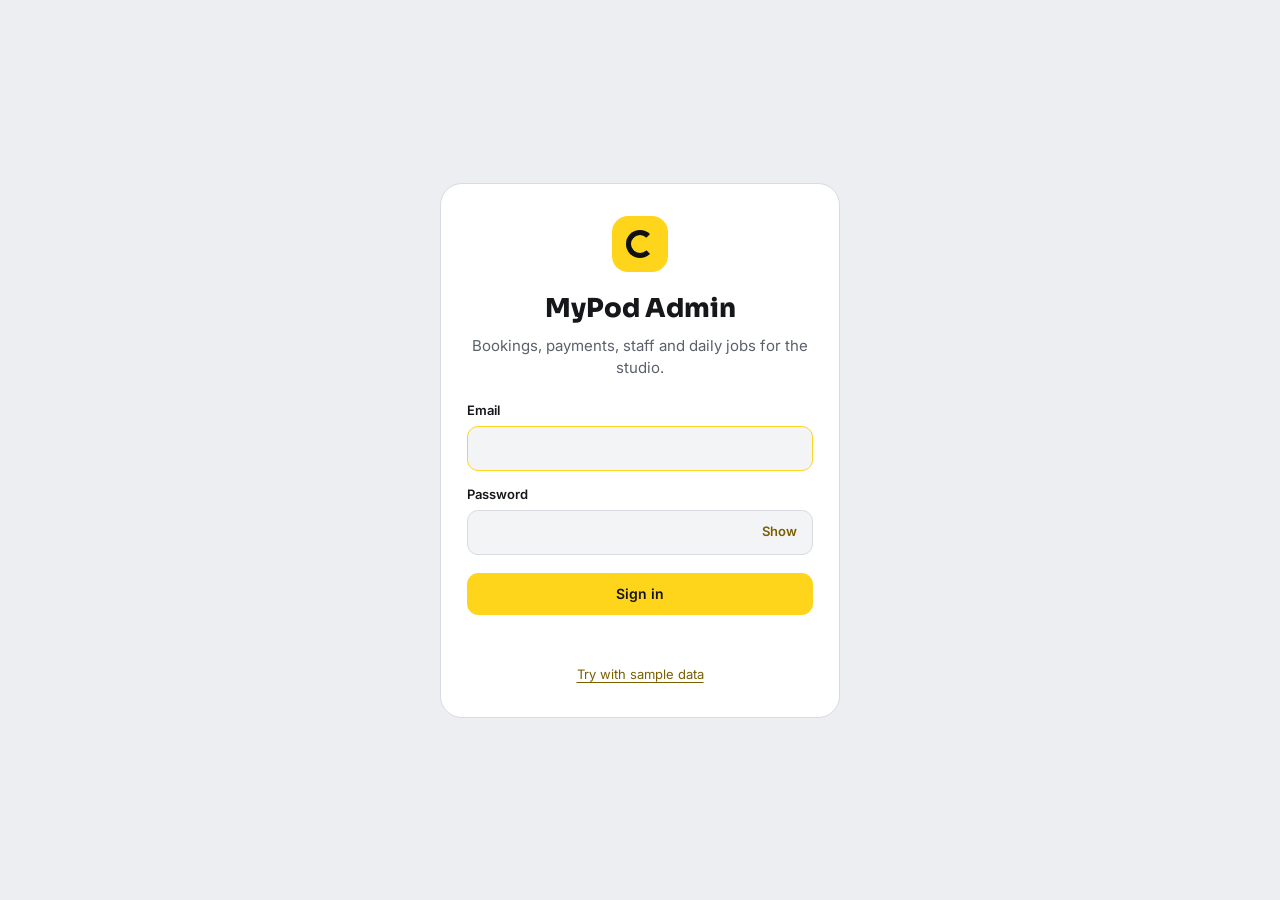
==== commit e5e6dccb: "Add files via upload" ====
--- a/admin/index.html
+++ b/admin/index.html
@@ -180,6 +180,22 @@
 .lbx{display:grid;grid-template-columns:1fr 1fr;gap:10px}.lbx figure{margin:0}.lbx img{width:100%;border-radius:12px;display:block;background:var(--panel2);aspect-ratio:4/3;object-fit:cover}.lbx figcaption{font-size:12px;color:var(--muted);margin-top:4px}
 @media(max-width:480px){.lbx{grid-template-columns:1fr}}
 @media (prefers-reduced-motion:reduce){*{animation:none!important;transition:none!important}}
+
+/* ---- mobile fixes: no sideways scroll, no double-tap zoom, no focus zoom ---- */
+html,body{max-width:100%;overflow-x:hidden;overscroll-behavior-x:none;-webkit-text-size-adjust:100%;text-size-adjust:100%}
+*,*:before,*:after{touch-action:manipulation}
+input,select,textarea,.field{font-size:16px}
+.field{min-width:0;max-width:100%}
+.kpis{grid-template-columns:repeat(2,minmax(0,1fr))}
+@media(min-width:600px){.kpis{grid-template-columns:repeat(4,minmax(0,1fr))}}
+.grid2{grid-template-columns:minmax(0,1fr) minmax(0,1fr)}
+.mx{grid-template-columns:repeat(4,minmax(0,1fr))}.mx b{font-size:14px;overflow-wrap:anywhere}
+.lbx{grid-template-columns:minmax(0,1fr) minmax(0,1fr)}
+@media(max-width:480px){.lbx{grid-template-columns:minmax(0,1fr)}}
+.stat{min-width:0;overflow-wrap:anywhere}.card,.sc,.tk{min-width:0;max-width:100%}
+.daynav h2{min-width:0}.kv dd,.dl{overflow-wrap:anywhere}
+.cg{grid-template-columns:repeat(auto-fit,minmax(96px,1fr))}.cg b{overflow-wrap:anywhere}
+img,svg{max-width:100%}
 </style>
 </head>
 <body>
@@ -247,7 +263,7 @@
 /* ============ data model ============ */
 const A = { id:["bookingid","id"], name:["customername","name","customer"], phone:["customerphone","phone","mobile"], email:["customeremail","email"], mode:["servicemode","mode"],
   address:["address"], landmark:["landmark"], map:["maplink"], veh:["vehicletype"], size:["vehiclesize"], plate:["vehiclenumber","plate"], svc:["servicename","service"], addons:["addons"],
-  coupon:["couponcode","coupon"], disc:["discount"], price:["price","total","totalprice","amount"], date:["date","bookingdate"], time:["time","slot","timeslot"], dur:["durationmins"],
+  coupon:["couponcode","coupon"], disc:["discount","discountinr"], price:["price","total","totalprice","amount","totalinr","finalprice","totalamount","grandtotal","netprice","bookingamount","payable"], date:["date","bookingdate"], time:["time","slot","timeslot"], dur:["durationmins","durationmin"],
   src:["source"], pm:["paymentmethod"], ps:["paymentstatus"], status:["status"], note:["adminnote","notes","note"] };
 function normB(r){
   const o = { _row:r._row };
@@ -259,7 +275,8 @@
   return o;
 }
 const live = b => b.status!=="Cancelled" && b.status!=="No-show";
-const isPaid = b => /^paid/i.test(b.ps);
+const needsVerify = b => !isPaid(b) && /says paid|verify/i.test(String(b.ps||""));
+const isPaid = b => /^(paid|success|captured|received|done|completed)/i.test(String(b.ps||"").trim());
 const srcOf = b => b.src || (/^MPK/.test(b.id)?"Kiosk":/^MPA/.test(b.id)?"Admin":"Website");
 const modeOf = b => b.mode || "Not set";
 const STCLS = { "Confirmed":"s-info","Pending":"s-info","In Progress":"s-warn","Completed":"s-ok","Cancelled":"s-bad","No-show":"s-bad" };
@@ -389,14 +406,14 @@
     '<button class="tk-main" data-act="toggle" data-id="'+esc(b.id)+'" aria-expanded="'+open+'">'+
       '<div class="tk-time'+(showDate?" d":"")+'"><b>'+(showDate?esc(dLabel(b.date)):esc(tl[0]))+'</b><span>'+(showDate?esc(tl.join(" ")):esc(tl[1]))+'</span>'+(b.dur&&!showDate?'<span>'+fmtDur(b.dur)+'</span>':'')+'</div>'+
       '<div class="tk-body"><strong>'+esc(b.name)+'</strong><span>'+esc(b.svc)+(b.plate?" · "+esc(b.plate):"")+'</span><span>'+esc(modeOf(b))+" · "+esc(srcOf(b))+'</span></div>'+
-      '<div class="tk-side"><span class="chip '+sc+'">'+esc(b.status)+'</span><b>'+(b.price?inr(b.price):"Quote")+'</b>'+(live(b)?'<em class="'+(isPaid(b)?"paid":"due")+'">'+(isPaid(b)?"Paid":"Due")+'</em>':"")+'</div>'+
+      '<div class="tk-side"><span class="chip '+sc+'">'+esc(b.status)+'</span><b>'+(b.price?inr(b.price):"Quote")+'</b>'+(live(b)?'<em class="'+(isPaid(b)?"paid":"due")+'">'+(isPaid(b)?"Paid":needsVerify(b)?"Verify UPI":"Due")+'</em>':"")+'</div>'+
     '</button>';
   if(open){
     const ns = nextStep(b), rows = [];
     const kv = (k,v,m) => { if(v) rows.push('<dt>'+k+'</dt><dd'+(m?' class="mono"':"")+'>'+v+'</dd>'); };
     kv("Phone", ph ? '<a href="tel:+91'+ph+'" style="color:inherit">'+esc(ph)+'</a>' : "");
     kv("Email", esc(b.email));
-    kv("Where", esc([b.address,b.landmark].filter(Boolean).join(" · ")) + (b.map ? ' · <a href="'+esc(b.map)+'" target="_blank" rel="noopener" style="color:var(--atext)">Map</a>' : ""));
+    kv("Where", esc([b.address,b.landmark].filter(Boolean).join(" · ")) + (/^https?:\/\//i.test(String(b.map||"").trim()) ? ' · <a href="'+esc(String(b.map).trim())+'" target="_blank" rel="noopener noreferrer" style="color:var(--atext)">Map</a>' : ""));
     kv("Vehicle", esc([b.veh,b.size,b.plate].filter(Boolean).join(" · ")));
     kv("Add-ons", esc(b.addons)); kv("Coupon", esc(b.coupon), true);
     kv("Discount", num(b.disc) ? inr(b.disc) : "");
@@ -417,7 +434,15 @@
 }
 
 /* ---- board ---- */
-const methodOf = b => { const m = (b.pm||"").toLowerCase(); return /upi/.test(m)?"UPI":/card/.test(m)?"Card":/cash|counter/.test(m)?"Cash":"Other"; };
+const methodOf = b => { const m = String(b.pm||"").toLowerCase().trim(); if(!m) return "Unset"; if(/cash|counter|studio|venue|delivery|cod|offline|hand/.test(m)) return "Cash"; if(/upi|gpay|google ?pay|phonepe|paytm|bhim/.test(m)) return "UPI"; if(/card|credit|debit|visa|master|rupay/.test(m)) return "Card"; return "Online"; };
+function paySplit(list){
+  const z = () => ({a:0,n:0}), r = { cash:z(), upi:z(), card:z(), oth:z(), unset:z(), due:z(), ver:z() };
+  list.forEach(b => { if(!live(b)) return; if(!isPaid(b)){ const t = needsVerify(b) ? r.ver : r.due; t.a += b.price; t.n++; return; }
+    const k = { Cash:"cash", UPI:"upi", Card:"card", Online:"oth", Unset:"unset" }[methodOf(b)]; r[k].a += b.price; r[k].n++; });
+  r.online = { a:r.upi.a+r.card.a+r.oth.a, n:r.upi.n+r.card.n+r.oth.n };
+  r.got = r.cash.a + r.online.a + r.unset.a; r.gotN = r.cash.n + r.online.n + r.unset.n;
+  return r;
+}
 const chanOf = b => { const x = srcOf(b); return x==="Website" ? "Online" : x; };
 const sumP = l => l.reduce((t,b) => t+b.price, 0);
 const plural = (n,w) => n+" "+w+(n===1?"":"s");
@@ -429,10 +454,11 @@
 }
 const tile = (big,label,sub,cls) => '<div class="stat'+(cls?" "+cls:"")+'"><b>'+big+'</b><span>'+label+'</span>'+(sub?'<em class="sub">'+sub+'</em>':"")+'</div>';
 function collHtml(list,title){
-  const paid = list.filter(isPaid), col = { Cash:0, UPI:0, Card:0, Other:0 }; paid.forEach(b => { col[methodOf(b)] += b.price; });
-  const due = sumP(list)-sumP(paid), cells = ["Cash","UPI","Card"].concat(col.Other?["Other"]:[]);
-  return '<div class="card coll">'+(title?'<div class="ct">'+title+'</div>':"")+'<div class="cg">'+cells.map(k => '<div><span>'+k+'</span><b>'+inr(col[k])+'</b></div>').join("")+
-    '<div><span>Not yet paid</span><b class="'+(due>0?"hot":"")+'">'+inr(due)+'</b></div></div></div>';
+  const r = paySplit(list), cell = (k,x,hot) => '<div><span>'+k+' · '+x.n+'</span><b class="'+(hot?"hot":"")+'">'+inr(x.a)+'</b></div>';
+  const parts = [["UPI",r.upi],["Card",r.card],["Other online",r.oth]].filter(p => p[1].n).map(p => p[0]+" "+inr(p[1].a)+" ("+p[1].n+")");
+  return '<div class="card coll">'+(title?'<div class="ct">'+title+'</div>':"")+'<div class="cg">'+cell("Cash",r.cash)+cell("Online",r.online)+
+    (r.unset.n?cell("Method not set",r.unset):"")+(r.ver.n?cell("UPI to verify",r.ver,true):"")+cell("Not yet paid",r.due,r.due.a>0)+'</div>'+
+    '<div class="muted" style="font-size:12px;margin-top:10px">Collected '+inr(r.got)+' from '+plural(r.gotN,"booking")+(parts.length?' · Online = '+parts.join(" · "):"")+'</div></div>';
 }
 function dutyHtml(){
   if(S.day!==today() || !S.att.loaded || S.att.month!==today().slice(0,7)) return "";
@@ -441,7 +467,7 @@
 }
 function vBoard(){
   if(!S.loaded) return '<div class="empty">Loading bookings…</div>';
-  const list = S.bookings.filter(b => b.date===S.day).sort((a,b) => toMin(a.time)-toMin(b.time)), m = summary(list);
+  const list = S.bookings.filter(b => b.date===S.day).sort((a,b) => toMin(a.time)-toMin(b.time)), m = summary(list), ps = paySplit(list), nop = list.filter(b => live(b) && !b.price).length;
   const isToday = S.day===today(), rel = isToday?"Today":S.day===addDays(today(),1)?"Tomorrow":S.day===addDays(today(),-1)?"Yesterday":"";
   const chs = Object.keys(m.ch).sort().map(k => k+" "+m.ch[k]).join(" · ");
   let h = '<div class="daynav"><button class="ibtn" data-act="day" data-n="-1" aria-label="Previous day">'+svg('<path d="M15 6l-6 6 6 6"/>')+'</button>'+
@@ -450,8 +476,8 @@
     '<button class="ibtn" data-act="day" data-n="1" aria-label="Next day">'+svg('<path d="M9 6l6 6-6 6"/>')+'</button></div>'+
     '<div class="kpis">'+tile(m.act,"Bookings",(chs||"None yet")+(m.canc?" · "+m.canc+" cancelled":""))+
       tile(m.done+"/"+m.act,"Vehicles done",plural(m.cars,"car")+" · "+plural(m.bikes,"bike"))+
-      tile(inr(m.sales),"Total sales","Collected "+inr(m.got))+
-      tile(inr(m.due),"To collect","",m.due>0?"hot":"")+'</div>'+
+      tile(inr(m.sales),"Total sales","Cash "+inr(ps.cash.a)+" · Online "+inr(ps.online.a)+(nop?" · "+nop+" with no price":""))+
+      tile(inr(m.due),"To collect",plural(ps.due.n+ps.ver.n,"unpaid booking"),m.due>0?"hot":"")+'</div>'+
     collHtml(list.filter(live), isToday?"Collected today":"Collected")+dutyHtml();
   if(!list.length) return h + '<div class="empty">No bookings for this day.<br><button class="btn pri" style="margin-top:14px" data-act="add">Add a booking</button></div>';
   const nowM = new Date().getHours()*60 + new Date().getMinutes(); let marked = !isToday;
@@ -674,7 +700,8 @@
 }
 async function submitFix(e){
   e.preventDefault(); const sid = e.target.dataset.id, x = S.att.shifts.find(v => v.id===sid), t = $("#f_t").value;
-  const out = new Date(x.date+"T"+t+":00"), diff = (out - Date.parse(x.inIso))/36e5;
+  let out = new Date(x.date+"T"+t+":00"); if(out <= Date.parse(x.inIso)) out = new Date(out.getTime()+864e5);
+  const diff = (out - Date.parse(x.inIso))/36e5;
   if(!(diff>0 && diff<=20)){ toast("Exit must be after entry, within 20 hours.", true); return; }
   try{ await api("adminAttFix", { shiftId:sid, outIso:out.toISOString() }); x.outIso = out.toISOString(); x.fixed = true; $("#modal").innerHTML = ""; render(); toast("Saved"); }
   catch(err){ toast(err.message, true); }
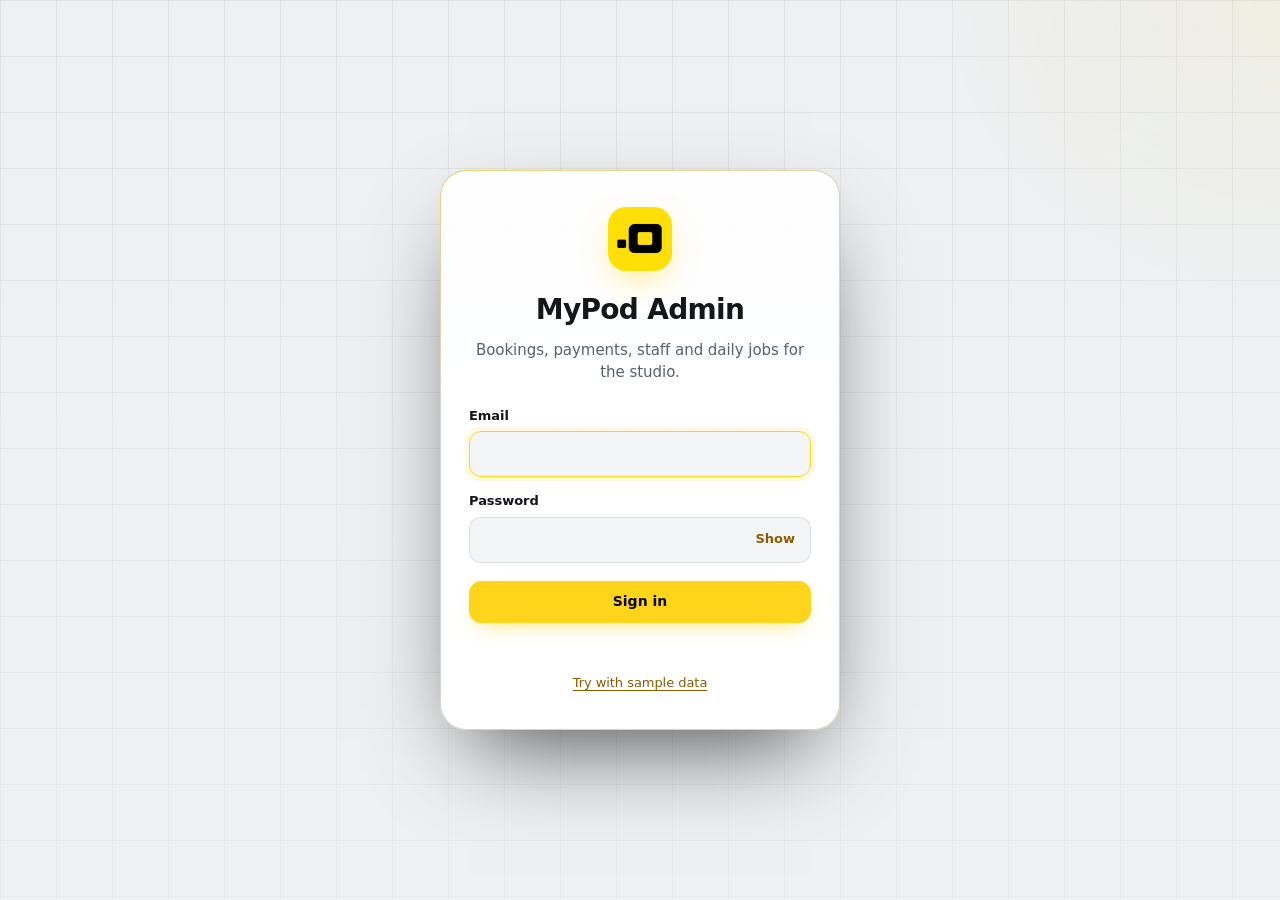
==== commit 42e6b594: "Add files via upload" ====
--- a/admin/index.html
+++ b/admin/index.html
@@ -2,7 +2,7 @@
 <html lang="en"><head>
 <meta charset="utf-8">
 <meta name="viewport" content="width=device-width,initial-scale=1,viewport-fit=cover">
-<meta name="theme-color" content="#0b0b0c">
+<meta name="theme-color" content="#07080a">
 <meta name="robots" content="noindex,nofollow">
 <title>MyPod Admin</title>
 <link rel="manifest" href="manifest.webmanifest">
@@ -11,7 +11,7 @@
 <meta name="apple-mobile-web-app-capable" content="yes"><meta name="mobile-web-app-capable" content="yes">
 <meta name="apple-mobile-web-app-title" content="MyPod Admin"><meta name="apple-mobile-web-app-status-bar-style" content="black-translucent">
 <link rel="preconnect" href="https://fonts.googleapis.com"><link rel="preconnect" href="https://fonts.gstatic.com" crossorigin>
-<link rel="stylesheet" href="https://fonts.googleapis.com/css2?family=Inter:wght@400;500;600;700&family=JetBrains+Mono:wght@500;700&family=Sora:wght@600;700;800&display=swap">
+<link rel="stylesheet" href="https://fonts.googleapis.com/css2?family=Google+Sans+Flex:wght@400;500;600;700;800&family=JetBrains+Mono:wght@500;700&display=swap">
 <style>
 :root{color-scheme:dark;--bg:#0b0b0c;--panel:#141416;--panel2:#1c1c20;--line:#2b2b31;--text:#f2f2f0;--muted:#9b9ba3;--y:#ffd51b;--on-y:#141414;--atext:#ffd51b;
   --ok:#3ddc84;--warn:#ffb020;--bad:#ff6b6b;--info:#6cb4ff;
@@ -196,13 +196,148 @@
 .daynav h2{min-width:0}.kv dd,.dl{overflow-wrap:anywhere}
 .cg{grid-template-columns:repeat(auto-fit,minmax(96px,1fr))}.cg b{overflow-wrap:anywhere}
 img,svg{max-width:100%}
+/* ---- alerts / new-order popup / activity ---- */
+.alertlayer{position:fixed;inset:0;z-index:90;background:rgba(0,0,0,.72);display:flex;align-items:center;justify-content:center;padding:16px}
+.acard{width:min(440px,100%);max-height:92vh;overflow:auto;background:var(--panel);border:2px solid var(--y);border-radius:22px;padding:22px 18px calc(18px + env(safe-area-inset-bottom,0px));animation:up .28s cubic-bezier(.2,.9,.3,1)}
+.acard h2{font-size:22px;display:flex;align-items:center;gap:12px;margin-bottom:14px}
+.bell{width:42px;height:42px;border-radius:50%;background:var(--y);color:var(--on-y);display:grid;place-items:center;flex:none;animation:ring 1s ease-in-out infinite}
+.bell svg{width:22px;height:22px}
+@keyframes ring{0%,100%{transform:rotate(0)}15%{transform:rotate(14deg)}30%{transform:rotate(-12deg)}45%{transform:rotate(8deg)}60%{transform:rotate(-6deg)}75%{transform:rotate(0)}}
+.bell.quiet{animation:none}
+@media(prefers-reduced-motion:reduce){.bell{animation:none}.acard{animation:none}}
+.ao{border:1px solid var(--line);background:var(--panel2);border-radius:12px;padding:12px;margin-bottom:10px;display:grid;gap:2px}
+.ao b{font-size:16px}.ao span{color:var(--muted);font-size:13px}.ao .pr{color:var(--text);font-weight:700;font-size:15px}
+.acard .row{display:flex;gap:10px;flex-wrap:wrap;margin-top:14px}.acard .row .btn{flex:1 1 120px}
+.ahint{font-size:12.5px;color:var(--warn);margin:8px 0 0}
+.al-row{display:flex;align-items:center;justify-content:space-between;gap:10px;padding:10px 0;border-bottom:1px solid var(--line)}
+.al-row:last-of-type{border-bottom:0}.al-row small{display:block;color:var(--muted);font-size:12.5px;line-height:1.35;margin-top:2px}
+.al-r{display:flex;gap:6px;align-items:center;flex-wrap:wrap;justify-content:flex-end}
+.al-warn{border-color:var(--warn)}
+.al-ok{display:flex;align-items:center;gap:8px;flex-wrap:wrap;padding:10px 14px}.al-ok .sp2{flex:1;min-width:8px}
+.actl{list-style:none;margin:0;padding:0}.actl li{display:flex;gap:10px;padding:9px 0;border-bottom:1px solid var(--line)}.actl li:last-child{border-bottom:0}
+.actl i{width:9px;height:9px;border-radius:50%;margin-top:6px;flex:none;background:var(--c,var(--muted))}
+.actl b{font-weight:600;font-size:14px;display:block}.actl small{color:var(--muted);font-size:12.5px}.actl time{margin-left:auto;color:var(--muted);font-size:12px;white-space:nowrap;padding-left:8px}
+
+/* =====================================================================
+   MyPod Admin v2 design layer: same look as the website
+   near-black + MyPod yellow #ffd51b, grid of boxes, Google Sans Flex
+   ===================================================================== */
+:root{--bg:#07080a;--panel:#0e1013;--panel2:#15181d;--line:rgba(255,255,255,.09);--line2:rgba(255,255,255,.16);--text:#f4f5f6;--muted:#9aa1a9;
+  --y:#ffd51b;--on-y:#07080a;--atext:#ffd51b;--ok:#30d158;--warn:#ffb020;--bad:#ff5a4e;--info:#6cb4ff;--grid:rgba(255,255,255,.05);
+  --disp:"Google Sans Flex","Google Sans",system-ui,-apple-system,"Segoe UI",Roboto,Arial,sans-serif;--body:var(--disp);--r:16px;--ease:cubic-bezier(.22,1,.36,1)}
+@media (prefers-color-scheme:light){:root:not([data-theme="dark"]){--bg:#eef0f2;--panel:#fff;--panel2:#f4f5f7;--line:rgba(20,22,26,.1);--line2:rgba(20,22,26,.18);--text:#14161a;--muted:#59606a;--atext:#8a5d00;--grid:rgba(20,22,26,.06);--ok:#12924a;--warn:#a95f00;--bad:#c8321f;--info:#1a63c2}}
+:root[data-theme="light"]{--bg:#eef0f2;--panel:#fff;--panel2:#f4f5f7;--line:rgba(20,22,26,.1);--line2:rgba(20,22,26,.18);--text:#14161a;--muted:#59606a;--atext:#8a5d00;--grid:rgba(20,22,26,.06);--ok:#12924a;--warn:#a95f00;--bad:#c8321f;--info:#1a63c2}
+
+body{background:var(--bg);font:15px/1.5 var(--body);letter-spacing:-.003em}
+body::before{content:"";position:fixed;inset:0;z-index:-1;pointer-events:none;
+  background:radial-gradient(40% 50% at 100% 0%,rgba(255,213,27,.07),transparent 70%),
+    linear-gradient(var(--grid) 1px,transparent 1px) 0 0/56px 56px,linear-gradient(90deg,var(--grid) 1px,transparent 1px) 0 0/56px 56px;
+  -webkit-mask-image:linear-gradient(180deg,#000,rgba(0,0,0,.5));mask-image:linear-gradient(180deg,#000,rgba(0,0,0,.5))}
+h1,h2,h3{font-family:var(--disp);letter-spacing:-.025em}
+::selection{background:var(--y);color:var(--on-y)}
+
+/* login */
+.lcard{position:relative;border-radius:26px;padding:36px 28px;background:linear-gradient(180deg,color-mix(in srgb,var(--panel) 92%,transparent),var(--panel));border:1px solid var(--line2);box-shadow:0 40px 90px -30px rgba(0,0,0,.7)}
+.lcard::before{content:"";position:absolute;inset:-1px;border-radius:inherit;padding:1px;pointer-events:none;background:linear-gradient(160deg,rgba(255,213,27,.55),transparent 35%,transparent 70%,rgba(255,213,27,.25));
+  -webkit-mask:linear-gradient(#000 0 0) content-box,linear-gradient(#000 0 0);-webkit-mask-composite:xor;mask-composite:exclude}
+.mark2{display:block;width:64px;height:64px;margin:0 auto 18px;border-radius:18px;box-shadow:0 12px 34px -10px rgba(255,213,27,.7)}
+.lcard h1{font-size:28px;font-weight:800}
+.lform label{font-weight:600}
+.field{border-radius:12px;border:1.5px solid var(--line);background:var(--panel2);transition:border-color .2s,box-shadow .2s}
+.field:focus{border-color:var(--y);box-shadow:0 0 0 4px rgba(255,213,27,.14)}
+
+/* shell */
+.top{background:color-mix(in srgb,var(--bg) 80%,transparent);border-bottom:1px solid var(--line)}
+.top h1{font-size:21px;font-weight:800}
+.ibtn{border-radius:12px;background:var(--panel2);border:1px solid var(--line);transition:background .2s,transform .3s var(--ease)}
+.ibtn:active{transform:scale(.94)}
+.dot.spin{animation:none;background:none;width:12px;height:12px;border:2px solid var(--y);border-right-color:transparent;animation:spinA .7s linear infinite}
+@keyframes spinA{to{transform:rotate(360deg)}}
+.tabs{background:color-mix(in srgb,var(--panel) 86%,transparent);-webkit-backdrop-filter:blur(18px) saturate(160%);backdrop-filter:blur(18px) saturate(160%);border-top:1px solid var(--line)}
+.tabs button{position:relative;font-weight:600;transition:color .2s}
+.tabs button[aria-current=page]::before{content:"";position:absolute;top:0;left:30%;right:30%;height:3px;border-radius:0 0 3px 3px;background:var(--y)}
+.rail{background:color-mix(in srgb,var(--panel) 92%,transparent)}
+.rail .brand img{width:32px;height:32px;border-radius:9px;flex:none}
+.rail button{font-weight:600}
+.rail button[aria-current=page]{background:rgba(255,213,27,.1);color:var(--atext);box-shadow:inset 3px 0 0 var(--y)}
+
+/* buttons, chips */
+.btn{border-radius:12px;font-weight:700;transition:transform .3s var(--ease),background .2s,border-color .2s,filter .2s}
+.btn:active{transform:scale(.97)}
+.btn.pri{box-shadow:0 8px 22px -10px rgba(255,213,27,.8)}
+.btn.pri:hover{filter:brightness(1.05)}
+.btn:not(.pri):hover{border-color:var(--line2)}
+.fchip{border-radius:10px;background:var(--panel);transition:background .2s,color .2s,border-color .2s}
+.fchip[aria-pressed=true]{box-shadow:0 6px 18px -8px rgba(255,213,27,.7)}
+.chip{border-radius:8px;font-weight:700}
+
+/* cards and stat tiles */
+.card,.sc,.stat,.tw{background:linear-gradient(180deg,color-mix(in srgb,var(--panel) 96%,#fff 4%),var(--panel));border:1px solid var(--line);border-radius:var(--r)}
+.kpis{gap:12px}
+.stat{position:relative;overflow:hidden;padding:14px 16px}
+.stat b{font:800 26px/1.15 var(--disp);letter-spacing:-.03em;font-variant-numeric:tabular-nums}
+.stat.hot{border-color:rgba(255,213,27,.45);background:linear-gradient(180deg,rgba(255,213,27,.1),var(--panel) 70%)}
+.stat::after{content:"";position:absolute;left:16px;top:0;width:22px;height:3px;border-radius:0 0 3px 3px;background:var(--line2)}
+.stat.hot::after{background:var(--y)}
+.daynav h2{font-size:22px;font-weight:800}
+.coll .ct,.card .ct{font:700 14px var(--disp);color:var(--text)}
+.cg b{font:800 19px var(--disp);font-variant-numeric:tabular-nums}
+.duty{transition:border-color .2s,transform .3s var(--ease)}
+.duty:active{transform:scale(.99)}
+.vduty{border-color:rgba(255,176,32,.45);background:linear-gradient(180deg,rgba(255,176,32,.08),var(--panel))}
+
+/* tickets */
+.tk{border-radius:var(--r);border-left-width:4px;background:var(--panel);transition:border-color .2s,box-shadow .3s,transform .3s var(--ease)}
+.tk:hover{box-shadow:0 14px 34px -20px rgba(0,0,0,.8);border-color:var(--line2)}
+.tk-main{padding:14px 16px}
+.tk-time b{font:700 17px var(--mono)}
+.tk-body strong{font-weight:700;font-size:16px}
+.tk-side b{font:800 16px var(--disp);font-variant-numeric:tabular-nums}
+.tk-side em{padding:2px 8px;border-radius:7px;background:color-mix(in srgb,currentColor 13%,transparent)}
+.tk-more{animation:tkOpen .35s var(--ease)}
+@keyframes tkOpen{from{opacity:0;transform:translateY(-6px)}}
+.kv dt{font-weight:600}
+.now{color:var(--atext);font:700 12px var(--mono)}
+.now:before,.now:after{box-shadow:0 0 10px rgba(255,213,27,.6)}
+.dgroup{font:800 14px var(--disp);color:var(--text);letter-spacing:-.01em}
+.cpy{margin-left:8px;padding:2px 8px;border-radius:7px;border:1px solid var(--line2);font:600 11.5px var(--body);color:var(--atext)}
+
+/* UPI verify box */
+.vbox{margin:12px 0 4px;padding:14px;border-radius:14px;border:1.5px dashed rgba(255,176,32,.55);background:rgba(255,176,32,.07)}
+.vbox .vh{display:flex;align-items:center;justify-content:space-between;gap:10px}
+.vbox p{margin:8px 0 12px;font-size:14px;color:var(--muted);line-height:1.5}
+.vbox p b{color:var(--text)}
+.vbox code{display:inline-block;padding:2px 8px;border-radius:7px;background:var(--panel2);color:var(--text);font-size:13.5px;letter-spacing:.04em}
+.vbox .grp{display:flex;flex-wrap:wrap;gap:8px}
+
+/* sheets, alerts, toast */
+.scrim{background:rgba(4,5,6,.6);-webkit-backdrop-filter:blur(10px);backdrop-filter:blur(10px)}
+.sheet,.acard{border-radius:24px 24px 0 0;border:1px solid var(--line2);background:var(--panel);box-shadow:0 -20px 60px rgba(0,0,0,.5);animation:up .4s var(--ease)}
+@media(min-width:700px){.sheet{border-radius:24px}}
+.acard{border:2px solid var(--y);border-radius:24px}
+#toast{border-radius:14px;font-weight:700;box-shadow:0 14px 34px -10px rgba(0,0,0,.6)}
+.fab{border-radius:18px;box-shadow:0 12px 30px -8px rgba(255,213,27,.65);transition:transform .3s var(--ease)}
+.fab:active{transform:scale(.92)}
+
+/* loading skeletons */
+.skel{display:grid;gap:12px}
+.sk-row{display:grid;grid-template-columns:repeat(2,minmax(0,1fr));gap:12px}
+@media(min-width:600px){.sk-row{grid-template-columns:repeat(4,minmax(0,1fr))}}
+.sk{border-radius:var(--r);background:linear-gradient(100deg,var(--panel) 0 38%,var(--panel2) 50%,var(--panel) 62%) 0 0/300% 100%;border:1px solid var(--line);animation:shim 1.3s linear infinite}
+.sk-tile{height:78px}.sk-tk{height:74px}
+@keyframes shim{from{background-position:100% 0}to{background-position:0 0}}
+@media (prefers-reduced-motion:reduce){.sk{animation:none}.dot.spin{animation:none}}
+.kpis{margin-bottom:14px}
+.al-warn,.al-ok{margin-bottom:12px}
+.duty{margin-bottom:12px}
+
 </style>
 </head>
 <body>
 
 <div id="login" hidden>
   <div class="lcard">
-    <div class="mark" aria-hidden="true"></div>
+    <img class="mark2" src="[data-uri]" alt="" width="64" height="64">
     <h1>MyPod Admin</h1>
     <p>Bookings, payments, staff and daily jobs for the studio.</p>
     <form id="loginf" class="lform">
@@ -248,7 +383,8 @@
 const pad = n => String(n).padStart(2,"0");
 const ymd = d => d.getFullYear()+"-"+pad(d.getMonth()+1)+"-"+pad(d.getDate());
 const addDays = (s,n) => { const d = new Date(s+"T00:00:00"); d.setDate(d.getDate()+n); return ymd(d); };
-const today = () => ymd(new Date());
+const istNow = () => new Date(Date.now() + (330 + new Date().getTimezoneOffset()) * 60000);   /* Kolkata wall clock on any device */
+const today = () => ymd(istNow());
 const inr = n => "₹" + Math.round(Number(n)||0).toLocaleString("en-IN");
 const num = v => Number(String(v==null?"":v).replace(/[^\d.\-]/g,"")) || 0;
 const phone10 = v => String(v||"").replace(/\D/g,"").slice(-10);
@@ -264,16 +400,24 @@
 const A = { id:["bookingid","id"], name:["customername","name","customer"], phone:["customerphone","phone","mobile"], email:["customeremail","email"], mode:["servicemode","mode"],
   address:["address"], landmark:["landmark"], map:["maplink"], veh:["vehicletype"], size:["vehiclesize"], plate:["vehiclenumber","plate"], svc:["servicename","service"], addons:["addons"],
   coupon:["couponcode","coupon"], disc:["discount","discountinr"], price:["price","total","totalprice","amount","totalinr","finalprice","totalamount","grandtotal","netprice","bookingamount","payable"], date:["date","bookingdate"], time:["time","slot","timeslot"], dur:["durationmins","durationmin"],
-  src:["source"], pm:["paymentmethod"], ps:["paymentstatus"], status:["status"], note:["adminnote","notes","note"] };
+  created:["createdat","timestamp","createdon","bookedat"], src:["source"], pm:["paymentmethod"], ps:["paymentstatus"], status:["status"], note:["adminnote","notes","note"], ref:["paymentref","utr"] };
 function normB(r){
   const o = { _row:r._row };
   for(const k in A){ for(const a of A[k]){ if(r[a]!==undefined && r[a]!==null && r[a]!==""){ o[k]=r[a]; break; } } }
   o.id = String(o.id||""); o.status = String(o.status||"Confirmed"); o.price = num(o.price); o.dur = num(o.dur);
   o.date = String(o.date||"").slice(0,10); o.time = String(o.time||"").replace(/^Start now,\s*/i,""); o.phone = String(o.phone||"");
-  o.name = String(o.name||"Customer"); o.svc = String(o.svc||"Service"); o.ps = String(o.ps||""); o.pm = String(o.pm||""); o.note = String(o.note||"");
+  o.name = String(o.name||"Customer"); o.svc = String(o.svc||"Service"); o.ps = String(o.ps||""); o.pm = String(o.pm||""); o.note = String(o.note||""); o.ref = String(o.ref||"");
   o.addons = Array.isArray(o.addons) ? o.addons.join(", ") : String(o.addons||"");
+  o.created = parseTs(o.created);
   return o;
 }
+function parseTs(v){
+  if(!v) return 0; const s = String(v).trim();
+  if(/^\d{4}-\d{2}-\d{2}[ T]\d{2}:\d{2}(:\d{2})?$/.test(s)) return Date.parse(s.replace(" ","T") + (s.length===16?":00":"") + "+05:30") || 0;   /* sheet time is Kolkata time */
+  return Date.parse(s) || 0;
+}
+const SKEL = '<div class="skel" aria-busy="true" aria-label="Loading bookings"><div class="sk-row">'+'<div class="sk sk-tile"></div>'.repeat(4)+'</div>'+'<div class="sk sk-tk"></div>'.repeat(4)+'</div>';
+const isMgr = () => !!(S.sess && S.sess.role==="manager");
 const live = b => b.status!=="Cancelled" && b.status!=="No-show";
 const needsVerify = b => !isPaid(b) && /says paid|verify/i.test(String(b.ps||""));
 const isPaid = b => /^(paid|success|captured|received|done|completed)/i.test(String(b.ps||"").trim());
@@ -315,14 +459,14 @@
   btn.disabled = true; btn.textContent = "Signing in…"; setLoginMsg("");
   try{
     const d = await api("adminLogin", { email, password });
-    S.sess = { token:d.token, email:d.email, name:d.name, exp:d.exp };
+    S.sess = { token:d.token, email:d.email, name:d.name, exp:d.exp, role:d.role||"owner" };
     store.set(SK, JSON.stringify(S.sess)); store.set("mp_admin_email", d.email); $("#l_pass").value = ""; enter();
   }catch(err){ setLoginMsg(err.message, true); $("#l_pass").value = ""; $("#l_pass").focus(); }
   finally{ btn.disabled = false; btn.textContent = "Sign in"; }
 }
 function signOut(msg){
   store.del(SK); store.del(CK); S.sess = null; S.bookings = []; S.loaded = false; S.coupons = null; S.ph = {}; S.phTry = {};
-  S.att = { loaded:false, loading:false, month:"", roster:[], shifts:[], photos:[], pay:[] }; $("#modal").innerHTML = ""; showLogin(msg);
+  S.att = { loaded:false, loading:false, month:"", roster:[], shifts:[], photos:[], pay:[] }; $("#modal").innerHTML = ""; stopRing(); pend = []; renderAlert(); setBadge(0); showLogin(msg);
 }
 function openPw(){
   const L = (id,t) => '<label style="font-weight:600;font-size:13px;display:block;margin:12px 0 6px" for="'+id+'">'+t+'</label>';
@@ -344,26 +488,32 @@
 
 /* ============ data loading ============ */
 function loadCache(){ try{ const c = JSON.parse(store.get(CK)||"null"); if(c && c.rows){ S.bookings = c.rows.map(normB); S.fetchedAt = c.at; S.loaded = true; } }catch(e){} }
-async function loadData(){
-  if(S.loading) return; S.loading = true; renderSync();
+async function loadData(o){
+  o = o || {}; if(S.loading) return; S.loading = true; if(!o.quiet) renderSync();
   try{
     const t = today();
     const d = await api("adminBookings", S.all ? {} : { from:addDays(t,-CFG.HISTORY_DAYS), to:addDays(t,CFG.FUTURE_DAYS) });
-    S.bookings = d.bookings.map(normB); S.fetchedAt = Date.now(); S.offline = false; S.loaded = true;
+    S.bookings = d.bookings.map(normB); if(d.role && S.sess && S.sess.role!==d.role){ S.sess.role = d.role; if(!DEMO) store.set(SK, JSON.stringify(S.sess)); } S.fetchedAt = Date.now(); S.offline = false; S.loaded = true;
     if(!DEMO) store.set(CK, JSON.stringify({ at:S.fetchedAt, rows:d.bookings }));
-    loadAtt();
+    if(!o.quiet || !S.att.loaded || Date.now() - (S.att.at||0) > 5*60000) loadAtt();
+    try{ detectNew(S.bookings); }catch(e2){}
   }catch(e){
-    if(e.code!=="auth"){ S.offline = true; toast(e.message, true); }
-  }finally{ S.loading = false; render(); }
-}
-
-async function patch(id, fields){
+    if(e.code!=="auth"){ S.offline = true; if(!o.quiet) toast(e.message, true); }
+  }finally{
+    S.loading = false;
+    const busy = o.quiet && (S.open || $("#modal").innerHTML || /^(TEXTAREA|INPUT|SELECT)$/.test((document.activeElement||{}).tagName||""));
+    if(busy) renderSync(); else render();
+  }
+}
+
+async function patch(id, fields, extra){
   const b = S.bookings.find(x => x.id===id); if(!b) return;
-  const MAP = { status:"status", ps:"paymentstatus", pm:"paymentmethod", note:"adminnote" };
+  const MAP = { status:"status", ps:"paymentstatus", pm:"paymentmethod", note:"adminnote", ref:"paymentref" };
   const old = {}, wire = {};
   for(const k in fields){ old[k] = b[k]; b[k] = fields[k]; wire[MAP[k]] = fields[k]; }
   render();
-  try{ await api("adminUpdate", { bookingId:id, fields:wire }); toast("Saved"); }
+  try{ await api("adminUpdate", Object.assign({ bookingId:id, fields:wire }, extra||{})); toast("Saved");
+    if(fields.status) logAct("st", b.name+" → "+fields.status, b.svc); else if(fields.ps) logAct("pay", b.name+" marked "+fields.ps+(fields.pm?" ("+fields.pm+")":""), b.svc+(b.price?" · "+inr(b.price):"")); }
   catch(e){ for(const k in old) b[k] = old[k]; render(); toast(e.message, true); }
 }
 
@@ -378,7 +528,7 @@
 function renderNav(){
   const btn = ([k,l,i]) => '<button data-act="tab" data-t="'+k+'"'+((S.tab===k||(k==="more"&&S.tab==="coupons"))?' aria-current="page"':'')+'>'+svg(ICON[i])+l+'</button>';
   $("#tabs").innerHTML = TABS.map(btn).join("");
-  $("#rail").innerHTML = '<div class="brand"><i></i>MyPod Admin</div>'+TABS.map(btn).join("");
+  $("#rail").innerHTML = '<div class="brand"><img src="[data-uri]" alt="" width="32" height="32">MyPod Admin</div>'+TABS.map(btn).join("");
 }
 function renderSync(){
   const el = $("#sync"); if(!el) return;
@@ -406,7 +556,7 @@
     '<button class="tk-main" data-act="toggle" data-id="'+esc(b.id)+'" aria-expanded="'+open+'">'+
       '<div class="tk-time'+(showDate?" d":"")+'"><b>'+(showDate?esc(dLabel(b.date)):esc(tl[0]))+'</b><span>'+(showDate?esc(tl.join(" ")):esc(tl[1]))+'</span>'+(b.dur&&!showDate?'<span>'+fmtDur(b.dur)+'</span>':'')+'</div>'+
       '<div class="tk-body"><strong>'+esc(b.name)+'</strong><span>'+esc(b.svc)+(b.plate?" · "+esc(b.plate):"")+'</span><span>'+esc(modeOf(b))+" · "+esc(srcOf(b))+'</span></div>'+
-      '<div class="tk-side"><span class="chip '+sc+'">'+esc(b.status)+'</span><b>'+(b.price?inr(b.price):"Quote")+'</b>'+(live(b)?'<em class="'+(isPaid(b)?"paid":"due")+'">'+(isPaid(b)?"Paid":needsVerify(b)?"Verify UPI":"Due")+'</em>':"")+'</div>'+
+      '<div class="tk-side"><span class="chip '+sc+'">'+esc(b.status)+'</span><b>'+(b.price?inr(b.price):"Quote")+'</b>'+(live(b)?'<em class="'+(isPaid(b)?"paid":"due")+'">'+(isPaid(b)?"Paid":needsVerify(b)?"Verify UPI"+(b.ref?" · "+esc(String(b.ref).slice(-4)):""):/not received|not found/i.test(b.ps)?"Not received":"Due")+'</em>':"")+'</div>'+
     '</button>';
   if(open){
     const ns = nextStep(b), rows = [];
@@ -418,9 +568,13 @@
     kv("Add-ons", esc(b.addons)); kv("Coupon", esc(b.coupon), true);
     kv("Discount", num(b.disc) ? inr(b.disc) : "");
     kv("Payment", esc([b.ps||"Unpaid", b.pm].filter(Boolean).join(" · ")));
-    kv("Booking ID", esc(b.id), true);
+    kv("UTR / ref", b.ref ? esc(b.ref)+' <button class="cpy" data-act="copy" data-v="'+esc(b.ref)+'">Copy</button>' : "", true); kv("Booking ID", esc(b.id), true);
     h += '<div class="tk-more"><dl class="kv">'+rows.join("")+'</dl>'+
       '<label class="lb" for="n-'+esc(b.id)+'">Staff note</label><textarea class="field" id="n-'+esc(b.id)+'" data-act="note" data-id="'+esc(b.id)+'" placeholder="Visible to admins only">'+esc(b.note)+'</textarea>'+
+      (live(b) && needsVerify(b) ? '<div class="vbox"><div class="vh"><b>Check this UPI payment</b><span class="chip s-warn">To verify</span></div>'+
+        '<p>Open the PNB app and look for <b>'+(b.price?inr(b.price):"the amount")+'</b>'+(b.ref ? ' with UTR <code class="mono">'+esc(b.ref)+'</code>.' : '. The customer did not give a UTR, so match by amount and time.')+'</p>'+
+        '<div class="grp"><button class="btn pri" data-act="vpaid" data-id="'+esc(b.id)+'">Found it, mark paid</button><button class="btn bad" data-act="vnot" data-id="'+esc(b.id)+'" data-confirm="Mark this UPI payment as not received? The customer will see it on their booking.">Not received</button>'+
+        (b.ref ? '<button class="btn" data-act="copy" data-v="'+esc(b.ref)+'">Copy UTR</button>' : '')+'</div></div>' : '')+
       '<div class="acts" style="margin-top:12px">'+
       (ns ? '<div class="grp"><button class="btn pri" data-act="status" data-id="'+esc(b.id)+'" data-v="'+ns[0]+'">'+ns[1]+'</button>'+
               (live(b)&&!isPaid(b) ? '<button class="btn" data-act="pay" data-id="'+esc(b.id)+'" data-v="Cash">Paid cash</button><button class="btn" data-act="pay" data-id="'+esc(b.id)+'" data-v="UPI">Paid UPI</button><button class="btn" data-act="pay" data-id="'+esc(b.id)+'" data-v="Card">Paid card</button>' : "")+'</div>' :
@@ -460,13 +614,21 @@
     (r.unset.n?cell("Method not set",r.unset):"")+(r.ver.n?cell("UPI to verify",r.ver,true):"")+cell("Not yet paid",r.due,r.due.a>0)+'</div>'+
     '<div class="muted" style="font-size:12px;margin-top:10px">Collected '+inr(r.got)+' from '+plural(r.gotN,"booking")+(parts.length?' · Online = '+parts.join(" · "):"")+'</div></div>';
 }
+function verifyHtml(){
+  const v = S.bookings.filter(b => live(b) && needsVerify(b)); if(!v.length) return "";
+  return '<button class="card duty vduty" data-act="verifylist"><b class="flag">UPI payments to check</b><span class="chip s-warn">'+v.length+' · '+inr(sumP(v))+'</span><span class="muted">Match the UTR in the PNB app</span></button>';
+}
+function unpaidHtml(){
+  const u = S.bookings.filter(b => b.status==="Completed" && !isPaid(b)); if(!u.length) return "";
+  return '<button class="card duty" data-act="unpaid"><b class="flag">Unpaid completed jobs</b><span class="chip s-warn">'+u.length+' · '+inr(sumP(u))+'</span><span class="muted">Tap to review</span></button>';
+}
 function dutyHtml(){
   if(S.day!==today() || !S.att.loaded || S.att.month!==today().slice(0,7)) return "";
   const ins = S.att.shifts.filter(x => x.date===today() && !x.outIso);
   return '<button class="card duty" data-act="tab" data-t="staff"><b>On duty</b>'+(ins.length ? ins.map(x => '<span class="chip s-ok">'+esc(nameOf(x))+' · '+clock(x.inIso)+'</span>').join("") : '<span class="muted">'+(S.att.shifts.some(x => x.date===today()) ? "No one on duty now" : "No one has clocked in yet")+'</span>')+'</button>';
 }
 function vBoard(){
-  if(!S.loaded) return '<div class="empty">Loading bookings…</div>';
+  if(!S.loaded) return ''+SKEL+'';
   const list = S.bookings.filter(b => b.date===S.day).sort((a,b) => toMin(a.time)-toMin(b.time)), m = summary(list), ps = paySplit(list), nop = list.filter(b => live(b) && !b.price).length;
   const isToday = S.day===today(), rel = isToday?"Today":S.day===addDays(today(),1)?"Tomorrow":S.day===addDays(today(),-1)?"Yesterday":"";
   const chs = Object.keys(m.ch).sort().map(k => k+" "+m.ch[k]).join(" · ");
@@ -478,9 +640,9 @@
       tile(m.done+"/"+m.act,"Vehicles done",plural(m.cars,"car")+" · "+plural(m.bikes,"bike"))+
       tile(inr(m.sales),"Total sales","Cash "+inr(ps.cash.a)+" · Online "+inr(ps.online.a)+(nop?" · "+nop+" with no price":""))+
       tile(inr(m.due),"To collect",plural(ps.due.n+ps.ver.n,"unpaid booking"),m.due>0?"hot":"")+'</div>'+
-    collHtml(list.filter(live), isToday?"Collected today":"Collected")+dutyHtml();
+    alertsHtml()+verifyHtml()+unpaidHtml()+collHtml(list.filter(live), isToday?"Collected today":"Collected")+dutyHtml()+activityHtml();
   if(!list.length) return h + '<div class="empty">No bookings for this day.<br><button class="btn pri" style="margin-top:14px" data-act="add">Add a booking</button></div>';
-  const nowM = new Date().getHours()*60 + new Date().getMinutes(); let marked = !isToday;
+  const nowM = istNow().getHours()*60 + istNow().getMinutes(); let marked = !isToday;
   list.forEach(b => { if(!marked && toMin(b.time) >= nowM){ h += '<div class="now">NOW '+fmtMin(nowM)+'</div>'; marked = true; } h += ticket(b); });
   if(!marked) h += '<div class="now">NOW '+fmtMin(nowM)+'</div>';
   return h;
@@ -489,8 +651,8 @@
 /* ---- bookings ---- */
 function filtered(){
   const q = S.q.trim().toLowerCase();
-  return S.bookings.filter(b => (S.fStatus==="all" || b.status===S.fStatus) && (S.fMode==="all" || modeOf(b)===S.fMode) &&
-    (!q || (b.name+" "+b.phone+" "+b.id+" "+b.plate+" "+b.svc+" "+b.coupon).toLowerCase().includes(q)))
+  return S.bookings.filter(b => (S.fStatus==="all" || (S.fStatus==="Unpaid" ? (b.status==="Completed" && !isPaid(b)) : S.fStatus==="Verify" ? (live(b) && needsVerify(b)) : b.status===S.fStatus)) && (S.fMode==="all" || modeOf(b)===S.fMode) &&
+    (!q || (b.name+" "+b.phone+" "+b.id+" "+b.plate+" "+b.svc+" "+b.coupon+" "+b.ref+" "+(b.email||"")).toLowerCase().includes(q)))
     .sort((a,b) => a.date===b.date ? toMin(b.time)-toMin(a.time) : (a.date<b.date?1:-1));
 }
 function listHtml(){
@@ -501,11 +663,11 @@
   return h;
 }
 function vBookings(){
-  if(!S.loaded) return '<div class="empty">Loading bookings…</div>';
+  if(!S.loaded) return ''+SKEL+'';
   const modes = [...new Set(S.bookings.map(modeOf))].sort();
-  const st = ["all","Confirmed","In Progress","Completed","Cancelled","No-show"];
-  return '<div class="gap"><input class="field" id="q" type="search" placeholder="Search name, phone, plate, booking ID" value="'+esc(S.q)+'" autocomplete="off">'+
-    '<div class="chips">'+st.map(s => '<button class="fchip" data-act="fstatus" data-v="'+s+'" aria-pressed="'+(S.fStatus===s)+'">'+(s==="all"?"All":s)+'</button>').join("")+'</div>'+
+  const st = ["all","Verify","Confirmed","In Progress","Completed","Unpaid","Cancelled","No-show"];
+  return '<div class="gap"><input class="field" id="q" type="search" placeholder="Search name, phone, plate, booking ID or UTR" value="'+esc(S.q)+'" autocomplete="off">'+
+    '<div class="chips">'+st.map(s => '<button class="fchip" data-act="fstatus" data-v="'+s+'" aria-pressed="'+(S.fStatus===s)+'">'+(s==="all"?"All":s==="Unpaid"?"Unpaid (done)":s==="Verify"?"UPI to verify":s)+'</button>').join("")+'</div>'+
     '<select class="field" id="fmode"><option value="all">All booking types</option>'+modes.map(m => '<option'+(S.fMode===m?" selected":"")+'>'+esc(m)+'</option>').join("")+'</select></div>'+
     '<div id="list" style="margin-top:6px">'+listHtml()+'</div>'+
     (S.all ? "" : '<button class="btn" style="width:100%;margin-top:12px" data-act="all">Load full history</button>');
@@ -521,7 +683,7 @@
     '<text x="0" y="'+(H+16)+'">'+esc(series[0].l)+'</text><text x="'+W+'" y="'+(H+16)+'" text-anchor="end">'+esc(series[series.length-1].l)+'</text></svg>';
 }
 function vInsights(){
-  if(!S.loaded) return '<div class="empty">Loading bookings…</div>';
+  if(!S.loaded) return ''+SKEL+'';
   const from = addDays(today(), -(S.range-1));
   const inR = S.bookings.filter(b => b.date>=from && b.date<=today());
   const lv = inR.filter(live), rev = lv.reduce((s,b)=>s+b.price,0), canc = inR.length - lv.length;
@@ -571,7 +733,7 @@
 let wantPh = [];
 const DEF = { shiftHours:9, otMult:1, workDays:26 };
 const MONTHS = ["January","February","March","April","May","June","July","August","September","October","November","December"];
-const clock = iso => { const d = new Date(iso); return fmtMin(d.getHours()*60 + d.getMinutes()); };
+const clock = iso => { const d = new Date(Date.parse(iso) + (330 + new Date().getTimezoneOffset()) * 60000); return fmtMin(d.getHours()*60 + d.getMinutes()); };
 const fmtH = h => { const m = Math.round(h*60); return Math.floor(m/60)+"h "+pad(m%60)+"m"; };
 const pidOf = (sh,t) => "PH-"+sh.id+"-"+t;
 const nameOf = x => x.staffName || (S.att.roster.find(r => r.id===x.staffId)||{}).name || "Staff";
@@ -600,7 +762,7 @@
   month = month || S.attMonth; S.att.loading = true;
   try{
     const d = await api("adminAttendance", { month });
-    S.att = { loaded:true, loading:false, month, roster:d.staff||[], shifts:d.shifts||[], photos:d.photos||[], pay:d.pay||[] };
+    S.att = { loaded:true, loading:false, month, at:Date.now(), roster:d.staff||[], shifts:d.shifts||[], photos:d.photos||[], pay:d.pay||[] };
   }catch(e){ S.att.loading = false; if(e.code!=="auth") toast("Attendance: "+e.message, true); }
   if(S.tab==="staff" || S.tab==="board") render();
 }
@@ -621,9 +783,9 @@
   return '<button class="th'+(S.ph[id]?"":" empty")+'" data-act="photo" data-sid="'+esc(x.id)+'" aria-label="'+t+' photo">'+(S.ph[id]?'<img alt="" src="'+S.ph[id]+'">':"…")+'<i>'+t+'</i></button>';
 }
 function vStaff(){
-  const seg = '<div class="seg">'+[["today","Today"],["report","Report"],["pay","Pay setup"]].map(a => '<button class="fchip" data-act="seg" data-v="'+a[0]+'" aria-pressed="'+(S.seg===a[0])+'">'+a[1]+'</button>').join("")+'</div>';
+  const seg = '<div class="seg">'+[["today","Today"],["report","Report"],["pay","Pay setup"]].filter(a => !(isMgr() && a[0]==="pay")).map(a => '<button class="fchip" data-act="seg" data-v="'+a[0]+'" aria-pressed="'+(S.seg===a[0])+'">'+a[1]+'</button>').join("")+'</div>';
   if(!S.att.loaded) return seg+'<div class="empty">'+(S.att.loading?"Loading attendance…":"No attendance data yet.")+'</div>';
-  return seg + (S.seg==="today" ? vStaffToday() : S.seg==="report" ? vStaffReport() : vStaffPay());
+  return seg + (S.seg==="today" ? vStaffToday() : (S.seg==="report" || isMgr()) ? vStaffReport() : vStaffPay());
 }
 function vStaffToday(){
   const t = today(), ps = people();
@@ -645,14 +807,14 @@
 }
 function vStaffReport(){
   const rows = calcMonth(), tot = rows.reduce((a,r) => ({ h:a.h+r.total, ot:a.ot+r.ot, pay:a.pay+r.pay }), { h:0, ot:0, pay:0 });
-  let h = monthNav()+'<div class="kpis" style="margin-bottom:12px">'+tile(Math.round(tot.h*10)/10+" h","Hours worked")+tile(Math.round(tot.ot*10)/10+" h","Overtime")+tile(inr(tot.pay),"Estimated payroll","Based on Pay setup")+
+  let h = monthNav()+'<div class="kpis" style="margin-bottom:12px">'+tile(Math.round(tot.h*10)/10+" h","Hours worked")+tile(Math.round(tot.ot*10)/10+" h","Overtime")+(isMgr() ? tile(rows.reduce((a,r) => a+r.days,0),"Days present","All staff") : tile(inr(tot.pay),"Estimated payroll","Based on Pay setup"))+
     tile(rows.reduce((a,r) => a+r.flags.length,0),"Shifts to check","Missing exit time")+'</div>'+
-    '<div class="row" style="margin-bottom:14px"><button class="btn sm sp" data-act="csv" data-v="pay">Export payroll CSV</button><button class="btn sm sp" data-act="csv" data-v="log">Export daily log CSV</button></div>';
+    '<div class="row" style="margin-bottom:14px">'+(isMgr()?"":'<button class="btn sm sp" data-act="csv" data-v="pay">Export payroll CSV</button>')+'<button class="btn sm sp" data-act="csv" data-v="log">Export daily log CSV</button></div>';
   if(!rows.length) return h+'<div class="empty">No staff found.</div>';
   rows.forEach(r => {
     const open = S.openStaff===r.p.id, noPay = !r.cfg.monthlySalary;
     h += '<div class="sc"><button class="sc-h" data-act="openstaff" data-id="'+esc(r.p.id)+'" aria-expanded="'+open+'"><span class="av2">'+esc(initials(r.p.name))+'</span><span class="who"><b>'+esc(r.p.name)+'</b><small>'+esc(r.p.role||"Staff")+'</small></span>'+
-      '<span style="text-align:right"><b class="mono">'+(noPay?"Set salary":inr(r.pay))+'</b><small class="muted" style="display:block;font-size:12px">'+(noPay?"in Pay setup":"estimated")+'</small></span></button>'+
+      '<span style="text-align:right"><b class="mono">'+(isMgr()?fmtH(r.total):noPay?"Set salary":inr(r.pay))+'</b><small class="muted" style="display:block;font-size:12px">'+(isMgr()?"hours":noPay?"in Pay setup":"estimated")+'</small></span></button>'+
       '<div class="mx"><div><b>'+r.days+'</b><span>Days</span></div><div><b>'+fmtH(r.total)+'</b><span>Hours</span></div><div><b>'+fmtH(r.ot)+'</b><span>Overtime</span></div><div><b class="'+(r.flags.length?"flag":"")+'">'+r.flags.length+'</b><span>To check</span></div></div>';
     if(open){
       h += '<div style="margin-top:12px">'+(r.sh.length ? r.sh.map(x => {
@@ -664,7 +826,7 @@
     }
     h += '</div>';
   });
-  return h+'<p class="muted" style="font-size:12px">Pay = monthly salary × days present ÷ working days (capped at a full month), plus overtime hours × hourly rate × overtime multiplier. Overtime is time beyond the normal shift on each shift.</p>';
+  return h+(isMgr()?"":'<p class="muted" style="font-size:12px">Pay = monthly salary × days present ÷ working days (capped at a full month), plus overtime hours × hourly rate × overtime multiplier. Overtime is time beyond the normal shift on each shift.</p>');
 }
 function vStaffPay(){
   const ps = people(); if(!ps.length) return '<div class="empty">No staff yet.</div>';
@@ -700,7 +862,7 @@
 }
 async function submitFix(e){
   e.preventDefault(); const sid = e.target.dataset.id, x = S.att.shifts.find(v => v.id===sid), t = $("#f_t").value;
-  let out = new Date(x.date+"T"+t+":00"); if(out <= Date.parse(x.inIso)) out = new Date(out.getTime()+864e5);
+  let out = new Date(x.date+"T"+t+":00+05:30"); if(out <= Date.parse(x.inIso)) out = new Date(out.getTime()+864e5);
   const diff = (out - Date.parse(x.inIso))/36e5;
   if(!(diff>0 && diff<=20)){ toast("Exit must be after entry, within 20 hours.", true); return; }
   try{ await api("adminAttFix", { shiftId:sid, outIso:out.toISOString() }); x.outIso = out.toISOString(); x.fixed = true; $("#modal").innerHTML = ""; render(); toast("Saved"); }
@@ -714,13 +876,14 @@
   $("#modal").innerHTML = '<div class="scrim" data-act="closeScrim"><div class="sheet"><h2>'+esc(nameOf(x))+' · '+dLabel(x.date)+'</h2><div class="lbx">'+cell("IN")+cell("OUT")+'</div><button class="btn" style="width:100%;margin-top:16px" data-act="close">Close</button></div></div>';
   if(wantPh.length) fetchPh();
 }
-function csvText(rows){ return rows.map(r => r.map(v => { v = String(v==null?"":v); return /[",\n]/.test(v) ? '"'+v.replace(/"/g,'""')+'"' : v; }).join(",")).join("\r\n"); }
+function csvText(rows){ return rows.map(r => r.map(v => { v = String(v==null?"":v); if(/^[=+\-@]/.test(v) && !/^-?\d/.test(v)) v = "'"+v; return /[",\n]/.test(v) ? '"'+v.replace(/"/g,'""')+'"' : v; }).join(",")).join("\r\n"); }
 function downloadCsv(name, rows){
   const blob = new Blob(["\ufeff"+csvText(rows)], { type:"text/csv" }), a = document.createElement("a");
   a.href = URL.createObjectURL(blob); a.download = name; document.body.appendChild(a); a.click(); setTimeout(() => { URL.revokeObjectURL(a.href); a.remove(); }, 600);
 }
 function exportCsv(kind){
   const rows = calcMonth(), m = S.attMonth;
+  if(kind==="pay" && isMgr()) return;
   if(kind==="pay"){
     downloadCsv("mypod-payroll-"+m+".csv", [["Staff","Role","Month","Days present","Hours worked","Overtime hours","Monthly salary","Base pay","Overtime pay","Estimated total","Shifts to check"]].concat(
       rows.map(r => [r.p.name, r.p.role, m, r.days, r.total.toFixed(2), r.ot.toFixed(2), r.cfg.monthlySalary, Math.round(r.base), Math.round(r.otPay), Math.round(r.pay), r.flags.length])));
@@ -737,16 +900,48 @@
   const u = S.sess || { name:"Demo", email:"demo@example.com" };
   const th = { auto:"Match device", light:"Light", dark:"Dark" }[S.theme];
   return '<div class="gap"><div class="card row">'+(u.picture?'<img class="avatar" src="'+esc(u.picture)+'" alt="" referrerpolicy="no-referrer">':'<div class="avatar"></div>')+
-    '<div><b>'+esc(u.name||"Admin")+'</b><div class="muted" style="font-size:13px">'+esc(u.email)+'</div></div></div>'+
+    '<div><b>'+esc(u.name||"Admin")+'</b><div class="muted" style="font-size:13px">'+esc(u.email)+' · '+(isMgr()?"Manager":"Owner")+'</div></div></div>'+
     '<div class="card gap"><button class="btn pri" style="width:100%" data-act="add">Add a booking</button>'+
-    '<button class="btn" style="width:100%" data-act="tab" data-t="coupons">Coupons</button>'+
-    '<button class="btn" style="width:100%" data-act="refresh">Refresh data</button>'+
+    '<button class="btn" style="width:100%" data-act="tab" data-t="coupons">Coupons</button>'+'<button class="btn" style="width:100%" data-act="closeday">Close day (count cash)</button>'+
+    '<button class="btn" style="width:100%" data-act="alertset">Alerts &amp; notifications</button>'+'<button class="btn" style="width:100%" data-act="refresh">Refresh data</button>'+
     '<button class="btn" style="width:100%" data-act="theme">Theme: '+th+'</button>'+
     '<button class="btn" style="width:100%" id="inst" data-act="install" hidden>Install app</button>'+
     '<p class="muted" id="iosHint" style="font-size:13px;margin:0" hidden>On iPhone: tap Share, then Add to Home Screen.</p></div>'+
     '<button class="btn" style="width:100%" data-act="changepw"'+(DEMO?" disabled":"")+'>Change password</button>'+
     '<button class="btn bad" style="width:100%" data-act="signout">Sign out</button>'+
     '<p class="muted" style="font-size:12px;text-align:center">'+(DEMO?"Demo mode: sample data, nothing is saved.":"Bookings load from your Google Sheet. Admin changes are logged in the AdminLog tab.")+'</p></div>';
+}
+
+/* ---- UPI reference + close day ---- */
+function openRef(id, m){
+  $("#modal").innerHTML = '<div class="scrim" data-act="closeScrim"><form class="sheet" id="reff" data-id="'+esc(id)+'" data-m="'+esc(m)+'" autocomplete="off"><h2>Paid by '+esc(m)+'</h2>'+
+    '<p class="muted" style="margin-top:-6px">Check the credit in the bank app, then note the transaction reference so it can be matched later.</p>'+
+    '<label class="lb" for="r_u">Reference (last 6 or more digits of the UTR)</label><input class="field" id="r_u" autocapitalize="characters" maxlength="30" value="'+esc(((S.bookings.find(x => x.id===id)||{}).ref)||"")+'">'+
+    '<div class="row" style="margin-top:16px"><button type="button" class="btn sp" data-act="close">Cancel</button><button class="btn pri sp" type="submit">Mark paid</button></div></form></div>';
+  $("#r_u").focus();
+}
+function submitRef(e){
+  e.preventDefault(); const id = e.target.dataset.id, m = e.target.dataset.m, ref = $("#r_u").value.trim().toUpperCase();
+  $("#modal").innerHTML = ""; patch(id, ref ? { ps:"Paid", pm:m, ref:ref } : { ps:"Paid", pm:m });
+}
+function openClose(){
+  const day = S.day, list = S.bookings.filter(b => b.date===day && live(b)), r = paySplit(list);
+  const noref = list.filter(b => isPaid(b) && methodOf(b)==="UPI" && !b.ref).length, unpaid = list.filter(b => !isPaid(b)).length;
+  S.closeData = { day:day, expected:r.cash.a, upi:r.upi.a, online:r.card.a+r.oth.a, unpaid:unpaid, unpaidAmt:r.due.a+r.ver.a, noref:noref };
+  $("#modal").innerHTML = '<div class="scrim" data-act="closeScrim"><form class="sheet" id="closef"><h2>Close day · '+dLabel(day)+'</h2>'+
+    '<div class="kpis" style="margin-bottom:12px">'+tile(inr(r.cash.a),"Expected cash",plural(r.cash.n,"booking"))+tile(inr(r.upi.a),"UPI collected",plural(r.upi.n,"booking")+(noref?" · "+noref+" with no reference":""))+
+    tile(inr(r.card.a+r.oth.a),"Card / other online")+tile(unpaid,"Unpaid bookings",inr(r.due.a+r.ver.a),unpaid?"hot":"")+'</div>'+
+    '<label class="lb" for="c_c">Cash counted in drawer (₹)</label><input class="field" id="c_c" inputmode="numeric" required>'+
+    '<p id="c_d" class="muted" style="margin:8px 0 0"></p>'+
+    '<label class="lb" for="c_n" style="margin-top:12px">Note</label><textarea class="field" id="c_n" placeholder="Reason, if the cash does not match"></textarea>'+
+    '<div class="row" style="margin-top:16px"><button type="button" class="btn sp" data-act="close">Cancel</button><button class="btn pri sp" type="submit">Save day close</button></div></form></div>';
+  $("#c_c").focus();
+}
+async function submitClose(e){
+  e.preventDefault(); const c = S.closeData, counted = num($("#c_c").value), diff = counted - c.expected, note = $("#c_n").value.trim();
+  if(diff!==0 && !note){ toast("Add a note explaining the difference.", true); return; }
+  try{ await api("adminCloseDay", { date:c.day, expectedCash:c.expected, countedCash:counted, upi:c.upi, online:c.online, unpaid:c.unpaid, unpaidAmount:c.unpaidAmt, upiNoRef:c.noref, note:note }); $("#modal").innerHTML = ""; toast("Day closed"); }
+  catch(err){ toast(err.message, true); }
 }
 
 /* ---- add booking sheet ---- */
@@ -759,7 +954,7 @@
     '<div><label class="lb" for="a_pl">Vehicle number</label><input class="field" id="a_pl"></div>'+
     '<div class="full"><label class="lb" for="a_s">Service</label><input class="field" id="a_s" list="svcl" required><datalist id="svcl">'+svcs.map(s => '<option value="'+esc(s)+'">').join("")+'</datalist></div>'+
     '<div><label class="lb" for="a_v">Vehicle</label><select class="field" id="a_v"><option>Car</option><option>Bike</option></select></div>'+
-    '<div><label class="lb" for="a_m">Type</label><select class="field" id="a_m"><option>Walk-in</option><option>Drive-through</option><option>Doorstep</option></select></div>'+
+    '<div><label class="lb" for="a_m">Type</label><select class="field" id="a_m"><option value="Walk-in (Kiosk)">Walk-in</option><option>Drive-through</option><option>Doorstep</option></select></div>'+
     '<div><label class="lb" for="a_d">Date</label><input class="field" id="a_d" type="date" value="'+S.day+'" required></div>'+
     '<div><label class="lb" for="a_t">Time</label><input class="field" id="a_t" type="time" required></div>'+
     '<div><label class="lb" for="a_pr">Price (₹)</label><input class="field" id="a_pr" inputmode="numeric"></div>'+
@@ -782,6 +977,215 @@
   }catch(err){ go.disabled = false; go.textContent = "Save booking"; toast(err.message, true); }
 }
 
+/* ============ new-order alerts: popup, 7-second sound, notifications, recent activity ============ */
+const AL = { SEEN:"mp_seen_ids", ACT:"mp_activity", PREF:"mp_alert_pref", BG:"mp_bg_confirmed", SECS:7, POLL:30000 };
+const pref = Object.assign({ sound:true, wake:false }, (() => { try{ return JSON.parse(store.get(AL.PREF)||"{}"); }catch(e){ return {}; } })());
+const savePref = () => store.set(AL.PREF, JSON.stringify(pref));
+let seen = null, acts = [], pend = [], ac = null, ring = null, ringT = null, ringing = false, soundBlocked = false, bgState = "unknown", askedOnce = false, wl = null;
+try{ acts = JSON.parse(store.get(AL.ACT)||"[]"); }catch(e){ acts = []; }
+function logAct(k, t, sub){ acts.unshift({ k:k, t:t, s:sub||"", ts:Date.now() }); acts = acts.slice(0,40); store.set(AL.ACT, JSON.stringify(acts)); }
+
+/* ---- remembering which bookings were already seen ---- */
+function loadSeen(){ try{ seen = JSON.parse(store.get(AL.SEEN)||"null"); }catch(e){ seen = null; } }
+function saveSeen(){
+  const ks = Object.keys(seen||{});
+  if(ks.length > 1500){ ks.sort((a,b) => seen[a]-seen[b]).slice(0, ks.length-1500).forEach(k => delete seen[k]); }
+  store.set(AL.SEEN, JSON.stringify(seen)); syncToSW();
+}
+/* A booking counts as a NEW ORDER only when it was never seen before and is recent. The first ever load just records what exists. */
+function detectNew(rows){
+  if(DEMO) return;
+  const first = seen === null; if(first) seen = {};
+  const fresh = [], cut = addDays(today(), -1);
+  rows.forEach(b => {
+    if(!b.id || seen[b.id] !== undefined) return;
+    seen[b.id] = first ? 0 : Date.now();
+    const recent = b.created ? (Date.now() - b.created < 48*36e5) : (b.date >= cut);
+    if(!first && recent && live(b) && srcOf(b) !== "Admin") fresh.push(b);
+  });
+  saveSeen();
+  if(fresh.length) raise(fresh);
+}
+function raise(list, isTest){
+  pend = pend.concat(list.map(b => Object.assign({}, b, isTest ? { _test:true } : {})));
+  renderAlert(); startRing(); setBadge(pend.length);
+  if(document.hidden) sysNotify(list);
+}
+
+/* ---- the 7-second sound (Web Audio, no file needed) ---- */
+/* iPhone plays <audio> as media (it ignores the silent switch and works after one tap), so the 7 s alert is a generated WAV file. */
+let snd = null, sndUrl = "", unlocked = false;
+function makeWav(){
+  const sr = 22050, T = AL.SECS, n = sr*T, buf = new ArrayBuffer(44 + n*2), v = new DataView(buf);
+  const w = (o, str) => { for(let i = 0; i < str.length; i++) v.setUint8(o+i, str.charCodeAt(i)); };
+  w(0,"RIFF"); v.setUint32(4, 36+n*2, true); w(8,"WAVE"); w(12,"fmt "); v.setUint32(16,16,true); v.setUint16(20,1,true); v.setUint16(22,1,true);
+  v.setUint32(24,sr,true); v.setUint32(28,sr*2,true); v.setUint16(32,2,true); v.setUint16(34,16,true); w(36,"data"); v.setUint32(40,n*2,true);
+  const tri = (f,t) => 2/Math.PI*Math.asin(Math.sin(2*Math.PI*f*t));
+  for(let i = 0; i < n; i++){
+    const t = i/sr, k = Math.floor(t/.9), lt = t - k*.9; let x = 0;
+    [[988,0],[1319,.24]].forEach(nt => { const d = lt - nt[1]; if(d >= 0 && d < .55) x += tri(nt[0], t) * Math.min(d/.02,1) * Math.exp(-d*7); });
+    const fade = t > T-.35 ? (T-t)/.35 : 1;
+    v.setInt16(44+i*2, Math.max(-1, Math.min(1, x*.8*fade))*32767, true);
+  }
+  return URL.createObjectURL(new Blob([buf], { type:"audio/wav" }));
+}
+function sndEl(){
+  if(!snd){ try{ if(navigator.audioSession) navigator.audioSession.type = "playback"; }catch(e){} sndUrl = makeWav(); snd = new Audio(sndUrl); snd.preload = "auto"; snd.setAttribute("playsinline",""); }
+  return snd;
+}
+/* Called from a real tap: lets the phone play the alert later without another tap. */
+function unlockAudio(){
+  if(unlocked || ringing) return;
+  try{ const a = sndEl(), p = a.play(); if(p && p.then) p.then(() => { if(!ringing){ a.pause(); a.currentTime = 0; } unlocked = true; }).catch(() => {}); }catch(e){}
+}
+function startRing(){
+  stopRing(true);
+  try{ if(navigator.vibrate) navigator.vibrate([450,150,450,150,450,150,450]); }catch(e){}
+  if(!pref.sound) return;
+  try{
+    const a = sndEl(); a.currentTime = 0; ringing = true;
+    const p = a.play();
+    if(p && p.catch) p.catch(() => { ringing = false; soundBlocked = true; renderAlert(); });
+    clearTimeout(ringT); ringT = setTimeout(() => stopRing(), AL.SECS*1000 + 200);
+  }catch(e){ ringing = false; soundBlocked = true; }
+}
+function stopRing(silent){
+  clearTimeout(ringT);
+  if(snd){ try{ snd.pause(); snd.currentTime = 0; }catch(e){} }
+  try{ if(navigator.vibrate) navigator.vibrate(0); }catch(e){}
+  const was = ringing; ringing = false; if(was && !silent) renderAlert();
+}
+
+/* ---- popup ---- */
+const bellSvg = '<svg viewBox="0 0 24 24" fill="none" stroke="currentColor" stroke-width="2.2" stroke-linecap="round" stroke-linejoin="round"><path d="M18 8a6 6 0 0 0-12 0c0 7-3 9-3 9h18s-3-2-3-9M13.7 21a2 2 0 0 1-3.4 0"/></svg>';
+function renderAlert(){
+  let L = $("#alertlayer");
+  if(!pend.length){ if(L) L.remove(); return; }
+  if(!L){ L = document.createElement("div"); L.id = "alertlayer"; L.className = "alertlayer"; L.setAttribute("role","alertdialog"); L.setAttribute("aria-modal","true"); L.setAttribute("aria-label","New order"); document.body.appendChild(L); }
+  const n = pend.length, one = pend[0];
+  const card = b => '<div class="ao"><b>'+esc(b.name)+'</b><span>'+esc(b.svc)+(b.plate?" · "+esc(b.plate):"")+(b.veh?" · "+esc(b.veh):"")+'</span>'+
+    '<span>'+(b.date?esc(dLabel(b.date)):"")+" "+esc(b.time)+(b.dur?" · "+fmtDur(b.dur):"")+'</span><span>'+esc(modeOf(b))+" · "+esc(srcOf(b))+(isPaid(b)?" · Paid":"")+'</span><span class="pr">'+(b.price?inr(b.price):"Quote")+'</span></div>';
+  L.innerHTML = '<div class="acard"><h2><span class="bell'+(ringing?"":" quiet")+'">'+bellSvg+'</span>'+(n===1 ? (one._test?"Test alert":"New order") : n+" new orders")+'</h2>'+
+    pend.slice(0,3).map(card).join("")+(n>3 ? '<p class="muted" style="margin:0">+ '+(n-3)+' more</p>' : "")+
+    (soundBlocked ? '<p class="ahint">Your phone is holding the sound back. Tap Play sound once to allow it.</p>' : "")+
+    '<div class="row"><button class="btn pri" data-act="alertok">Got it</button>'+(one._test?"":'<button class="btn" data-act="alertview">View</button>')+
+    (pref.sound ? '<button class="btn" data-act="alertsound">'+(ringing?"Stop sound":"Play sound")+'</button>' : "")+'</div></div>';
+  const f = L.querySelector('[data-act="alertok"]'); if(f && !L.dataset.focused){ L.dataset.focused = "1"; f.focus(); }
+}
+function ackAlert(){ stopRing(); pend = []; soundBlocked = false; renderAlert(); setBadge(0); }
+function setBadge(n){
+  try{ if(n){ if(navigator.setAppBadge) navigator.setAppBadge(n); } else if(navigator.clearAppBadge) navigator.clearAppBadge(); }catch(e){}
+  document.title = (n ? "("+n+") " : "") + "MyPod Admin";
+}
+
+/* ---- system notification (when the app is in the background) ---- */
+async function sysNotify(list){
+  if(!("Notification" in window) || Notification.permission !== "granted") return;
+  const b = list[0], title = list.length > 1 ? list.length+" new orders" : "New order · "+b.name;
+  const body = list.length > 1 ? list.slice(0,4).map(x => x.name+" · "+x.svc).join("\n") : [b.svc, ((b.date?dLabel(b.date):"")+" "+b.time).trim(), b.price?inr(b.price):""].filter(Boolean).join(" · ");
+  const o = { body:body, tag:"mp-new-order", renotify:true, requireInteraction:true, vibrate:[450,150,450,150,450], icon:"apple-touch-icon.png", badge:"favicon-32.png" };
+  try{ const reg = await navigator.serviceWorker.getRegistration(); if(reg && reg.showNotification){ await reg.showNotification(title, o); return; } }catch(e){}
+  try{ new Notification(title, o); }catch(e){}
+}
+
+/* ---- permission, background checks, keep-awake ---- */
+const permState = () => ("Notification" in window) ? Notification.permission : "unsupported";
+const isIOS = /iPhone|iPad|iPod/.test(navigator.userAgent);
+function askPerm(){
+  if(!("Notification" in window)) return Promise.resolve();
+  return Promise.resolve(Notification.requestPermission()).then(() => { regPeriodic(); refreshAlertUI(); }).catch(() => {});
+}
+function idbPut(k, v){ return new Promise(res => { try{ const r = indexedDB.open("mpadmin",1); r.onupgradeneeded = () => r.result.createObjectStore("kv"); r.onsuccess = () => { const tx = r.result.transaction("kv","readwrite"); tx.objectStore("kv").put(v,k); tx.oncomplete = () => res(true); tx.onerror = () => res(false); }; r.onerror = () => res(false); }catch(e){ res(false); } }); }
+function syncToSW(){ if(DEMO || !S.sess || !seen) return; idbPut("cfg", { api:CFG.API, token:S.sess.token, seen:Object.keys(seen).slice(-1500) }); }
+async function regPeriodic(){
+  try{
+    const reg = await navigator.serviceWorker.ready;
+    if(!reg || !("periodicSync" in reg)){ bgState = "unsupported"; return; }
+    const st = await navigator.permissions.query({ name:"periodic-background-sync" });
+    if(st.state !== "granted"){ bgState = "denied"; return; }
+    await reg.periodicSync.register("mp-orders", { minInterval:15*60*1000 }); bgState = "on";
+  }catch(e){ bgState = "unsupported"; }
+  if(S.tab === "board" && !$("#modal").innerHTML) render();
+}
+async function setWake(on){
+  try{
+    if(on && "wakeLock" in navigator && !document.hidden){ if(!wl){ wl = await navigator.wakeLock.request("screen"); wl.addEventListener("release", () => { wl = null; }); } }
+    else if(wl){ await wl.release(); wl = null; }
+  }catch(e){}
+}
+function alertBoot(){ syncToSW(); regPeriodic(); if(pref.wake) setWake(true); }
+const bgOk = () => bgState === "on" || (Date.now() - Number(store.get(AL.BG)||0) < 30*864e5);
+function pollNew(){ if(S.sess && $("#app") && !$("#app").hidden) loadData({ quiet:true }); }
+setInterval(pollNew, AL.POLL);
+["pointerdown","keydown","touchend"].forEach(ev => document.addEventListener(ev, () => {
+  unlockAudio();
+  if(S.sess && !DEMO && permState() === "default" && !askedOnce){ askedOnce = true; askPerm(); }   // first tap after sign-in asks for notification permission
+}, { passive:true }));
+
+/* ---- alerts checklist (Board card and More > Alerts) ---- */
+function panelInner(){
+  const p = permState(), inst = standalone, row = (t, chip, sub, btn) => '<div class="al-row"><div><b>'+t+'</b>'+(sub?'<small>'+sub+'</small>':"")+'</div><div class="al-r">'+(chip||"")+(btn||"")+'</div></div>';
+  const chip = (c, t) => '<span class="chip s-'+c+'">'+t+'</span>';
+  let h = "";
+  h += p==="granted" ? row("Notifications", chip("ok","Allowed")) :
+       p==="denied" ? row("Notifications", chip("bad","Blocked"), isIOS ? "Open Settings &gt; Notifications &gt; MyPod Admin and turn Allow Notifications on." : "Tap the lock icon by the address bar (or Settings &gt; Apps &gt; MyPod Admin &gt; Notifications) and set Notifications to Allow.") :
+       p==="unsupported" ? row("Notifications", chip("warn","Not available"), isIOS ? "On iPhone, first tap Share &gt; Add to Home Screen, then open MyPod Admin from the home screen." : "This browser cannot show notifications.") :
+       row("Notifications", chip("warn","Not allowed yet"), "Needed so new orders reach you when the app is not on screen.", '<button class="btn sm pri" data-act="allownotif">Allow</button>');
+  h += row("Alert sound", pref.sound ? chip("ok","On · 7 seconds") : chip("warn","Muted"), "Rings for 7 seconds with the popup. Keep the phone's volume up and silent mode off.", '<button class="btn sm" data-act="testalert">Test</button><button class="btn sm" data-act="snd">'+(pref.sound?"Mute":"Unmute")+'</button>');
+  h += row("Installed as an app", inst ? chip("ok","Installed") : chip("warn","In browser"), inst ? "" : (isIOS ? "Share &gt; Add to Home Screen. Required for alerts on iPhone." : "Use More &gt; Install app for more reliable alerts."));
+  h += row("Background refresh", bgState==="on" ? chip("ok","On · about every 15 min") : bgOk() ? chip("ok","Confirmed") : chip("warn","Check phone settings"),
+       bgState==="on" ? "" : (isIOS ? "Settings &gt; General &gt; Background App Refresh &gt; MyPod Admin (on)." : "Settings &gt; Apps &gt; MyPod Admin &gt; Battery &gt; Unrestricted (allow background activity)."),
+       (bgState==="on"||bgOk()) ? "" : '<button class="btn sm" data-act="bgdone">I turned it on</button>');
+  h += row("Keep screen on", pref.wake ? chip("ok","On") : chip("info","Off"), "Stops the screen sleeping while the app is open, so the sound can always ring (best for a counter tablet).", '<button class="btn sm" data-act="wake">'+(pref.wake?"Turn off":"Turn on")+'</button>');
+  h += '<p class="muted" style="font-size:12px;margin:10px 0 0">A web app can only ask for these. You grant them in the phone settings. Alerts arrive within about 30 seconds while the app is open or recently used. When it is fully closed, they depend on the phone allowing background refresh.</p>';
+  return h;
+}
+function alertsHtml(){
+  if(permState()==="granted" && bgOk()) return '<div class="card al-ok"><span class="chip s-ok">Alerts on</span><span class="muted" style="font-size:13px">7 s sound</span><span class="sp2"></span><button class="btn sm" data-act="testalert">Test</button><button class="btn sm" data-act="alertset">Settings</button></div>';
+  return '<div class="card al-warn"><div class="ct">Turn on order alerts</div>'+panelInner()+'</div>';
+}
+function openAlertSet(){ $("#modal").innerHTML = '<div class="scrim" data-act="closeScrim"><div class="sheet" id="alsheet"><h2>Alerts &amp; notifications</h2><div id="alp">'+panelInner()+'</div><button class="btn" style="width:100%;margin-top:14px" data-act="close">Close</button></div></div>'; }
+function refreshAlertUI(){ const p = $("#alp"); if(p) p.innerHTML = panelInner(); if(!$("#modal").innerHTML) render(); }
+function alertAct(a, t){
+  if(a==="allownotif"){ unlockAudio(); askPerm(); }
+  else if(a==="testalert"){ raise([{ id:"TEST", name:"Test customer", svc:"Sample wash", plate:"WB 00 A 0000", veh:"Car", date:today(), time:fmtMin(new Date().getHours()*60+new Date().getMinutes()), mode:"Drive-through", src:"Website", price:599, status:"Confirmed", ps:"" }], true); }
+  else if(a==="alertok"){ ackAlert(); }
+  else if(a==="alertsound"){ if(ringing) stopRing(); else { soundBlocked = false; startRing(); renderAlert(); } }
+  else if(a==="alertview"){ const b = pend[0]; ackAlert(); if(b){ S.tab = "board"; S.day = b.date || today(); S.open = b.id; render(); window.scrollTo(0,0); } }
+  else if(a==="alertset"){ openAlertSet(); }
+  else if(a==="snd"){ pref.sound = !pref.sound; savePref(); if(!pref.sound) stopRing(); refreshAlertUI(); }
+  else if(a==="wake"){ pref.wake = !pref.wake; savePref(); setWake(pref.wake); refreshAlertUI(); }
+  else if(a==="bgdone"){ store.set(AL.BG, String(Date.now())); refreshAlertUI(); toast("Saved. We'll remind you in 30 days."); }
+  else if(a==="actmore"){ S.actN = (S.actN||8) + 10; render(); }
+  else return false;
+  return true;
+}
+
+/* ---- recent activity (Board) ---- */
+function whenOf(ts){
+  const d = new Date(ts), m = Math.round((Date.now()-ts)/60000);
+  if(m < 60) return m < 1 ? "just now" : m+"m ago";
+  const t = fmtMin(d.getHours()*60+d.getMinutes());
+  return ymd(d)===today() ? t : dLabel(ymd(d))+" "+t;
+}
+function activityItems(){
+  const items = [], lim = Date.now() - 7*864e5;
+  S.bookings.forEach(b => { const ts = b.created || (seen && seen[b.id]) || 0; if(ts > lim) items.push({ ts:ts, k:"new", t:"New booking · "+b.name, s:b.svc+(b.price?" · "+inr(b.price):"")+" · "+srcOf(b) }); });
+  if(S.att && S.att.shifts) S.att.shifts.forEach(x => {
+    const a = Date.parse(x.inIso), o = Date.parse(x.outIso);
+    if(a > lim) items.push({ ts:a, k:"in", t:nameOf(x)+" clocked in", s:x.role||"" });
+    if(o > lim) items.push({ ts:o, k:"out", t:nameOf(x)+" clocked out", s:x.role||"" });
+  });
+  acts.forEach(a => { if(a.ts > lim) items.push({ ts:a.ts, k:a.k, t:a.t, s:(a.s?a.s+" · ":"")+"by you" }); });
+  return items.sort((a,b) => b.ts-a.ts);
+}
+function activityHtml(){
+  const all = activityItems(), n = S.actN || 8, col = { new:"var(--y)", in:"var(--ok)", out:"var(--muted)", st:"var(--info)", pay:"var(--ok)" };
+  if(!all.length) return '<div class="card"><div class="ct">Recent activity</div><p class="muted" style="margin:0">Nothing yet. New bookings, staff clock-ins and your changes will show up here.</p></div>';
+  return '<div class="card"><div class="ct">Recent activity</div><ul class="actl">'+all.slice(0,n).map(i => '<li><i style="--c:'+(col[i.k]||"var(--muted)")+'"></i><div><b>'+esc(i.t)+'</b>'+(i.s?'<small>'+esc(i.s)+'</small>':"")+'</div><time>'+esc(whenOf(i.ts))+'</time></li>').join("")+'</ul>'+
+    (all.length > n ? '<button class="btn sm" style="width:100%;margin-top:10px" data-act="actmore">Show more</button>' : "")+'</div>';
+}
+
 /* ============ events ============ */
 document.addEventListener("click", e => {
   const t = e.target.closest("[data-act]"); if(!t) return;
@@ -792,8 +1196,10 @@
   else if(a==="refresh"){ loadData(); if(S.tab==="coupons") loadCoupons(); }
   else if(a==="day"){ const n = +t.dataset.n; S.day = n===0 ? today() : addDays(S.day,n); S.open = null; render(); }
   else if(a==="toggle"){ S.open = S.open===id ? null : id; render(); }
-  else if(a==="status"){ if(t.dataset.confirm && !confirm(t.dataset.confirm)) return; patch(id, { status:t.dataset.v }); }
-  else if(a==="pay"){ patch(id, { ps:"Paid", pm:t.dataset.v }); }
+  else if(a==="status"){ if(t.dataset.confirm && !confirm(t.dataset.confirm)) return; const b = S.bookings.find(x => x.id===id), v = t.dataset.v, extra = {};
+    if(v==="Completed" && b && !isPaid(b)){ if(isMgr()){ toast("Mark it paid first (cash, UPI or card), then complete.", true); return; } if(!confirm("This booking is not paid. Complete it anyway? This will be logged.")) return; extra.unpaidOk = true; }
+    patch(id, { status:v }, extra); }
+  else if(a==="pay"){ const m = t.dataset.v; if(m==="UPI") openRef(id, m); else patch(id, { ps:"Paid", pm:m }); }
   else if(a==="fstatus"){ S.fStatus = t.dataset.v; S.limit = 60; render(); }
   else if(a==="range"){ S.range = +t.dataset.v; render(); }
   else if(a==="more"){ S.limit += 60; render(); }
@@ -806,22 +1212,30 @@
   else if(a==="payedit"){ openPay(id); }
   else if(a==="csv"){ exportCsv(t.dataset.v); }
   else if(a==="add"){ openAdd(); }
+  else if(a==="verifylist"){ S.tab = "bookings"; S.fStatus = "Verify"; S.q = ""; S.limit = 60; render(); window.scrollTo(0,0); }
+  else if(a==="vpaid"){ patch(id, { ps:"Paid", pm:"UPI" }); }
+  else if(a==="vnot"){ if(t.dataset.confirm && !confirm(t.dataset.confirm)) return; patch(id, { ps:"Not received" }); }
+  else if(a==="copy"){ const v = t.dataset.v; (navigator.clipboard ? navigator.clipboard.writeText(v) : Promise.reject()).then(() => toast("UTR copied")).catch(() => toast("UTR: "+v)); }
+  else if(a==="unpaid"){ S.tab = "bookings"; S.fStatus = "Unpaid"; S.q = ""; S.limit = 60; render(); window.scrollTo(0,0); }
+  else if(a==="closeday"){ openClose(); }
   else if(a==="close"){ $("#modal").innerHTML = ""; S.lb = null; }
   else if(a==="theme"){ S.theme = {auto:"light",light:"dark",dark:"auto"}[S.theme]; store.set("mp_theme", S.theme); applyTheme(); render(); }
   else if(a==="signout"){ signOut(); }
   else if(a==="changepw"){ openPw(); }
   else if(a==="showpw"){ const f = $("#l_pass"), show = f.type==="password"; f.type = show ? "text" : "password"; t.textContent = show ? "Hide" : "Show"; }
+  else if(alertAct(a, t)){}
   else if(a==="install"){ if(deferred){ deferred.prompt(); deferred = null; } }
 });
 document.addEventListener("input", e => {
   if(e.target.id==="q"){ S.q = e.target.value; S.limit = 60; $("#list").innerHTML = listHtml(); }
   else if(e.target.id==="cq"){ $("#ctab").innerHTML = couponTable(e.target.value); }
+  else if(e.target.id==="c_c" && S.closeData){ const d = num(e.target.value) - S.closeData.expected; $("#c_d").textContent = e.target.value==="" ? "" : d===0 ? "Cash matches." : (d<0 ? "Short by " : "Extra ")+inr(Math.abs(d)); }
 });
 document.addEventListener("change", e => { if(e.target.id==="fmode"){ S.fMode = e.target.value; S.limit = 60; $("#list").innerHTML = listHtml(); } });
 document.addEventListener("focusout", e => {
   const t = e.target; if(t.dataset && t.dataset.act==="note"){ const b = S.bookings.find(x => x.id===t.dataset.id); if(b && b.note!==t.value) patch(b.id, { note:t.value }); }
 });
-document.addEventListener("submit", e => { if(e.target.id==="loginf") submitLogin(e); else if(e.target.id==="pwf") submitPw(e); else if(e.target.id==="addf") submitAdd(e); else if(e.target.id==="payf") submitPay(e); else if(e.target.id==="fixf") submitFix(e); });
+document.addEventListener("submit", e => { if(e.target.id==="loginf") submitLogin(e); else if(e.target.id==="pwf") submitPw(e); else if(e.target.id==="addf") submitAdd(e); else if(e.target.id==="payf") submitPay(e); else if(e.target.id==="fixf") submitFix(e); else if(e.target.id==="reff") submitRef(e); else if(e.target.id==="closef") submitClose(e); });
 document.addEventListener("keydown", e => { if(e.key==="Escape"){ $("#modal").innerHTML = ""; S.lb = null; } });
 
 /* ============ theme / install / lifecycle ============ */
@@ -831,16 +1245,16 @@
 const standalone = matchMedia("(display-mode: standalone)").matches || navigator.standalone;
 new MutationObserver(() => { const b = $("#inst"), h = $("#iosHint"); if(b && deferred) b.hidden = false; if(h && /iPhone|iPad/.test(navigator.userAgent) && !standalone) h.hidden = false; }).observe($("#view"), {childList:true});
 window.addEventListener("online", () => loadData());
-document.addEventListener("visibilitychange", () => { if(!document.hidden && S.sess && Date.now()-S.fetchedAt > 60000) loadData(); });
-setInterval(() => { if(!document.hidden && $("#app") && !$("#app").hidden && S.tab==="board" && !S.open && !$("#modal").innerHTML) loadData(); else renderSync(); }, 60000);
+document.addEventListener("visibilitychange", () => { if(!document.hidden && S.sess){ pollNew(); unlockAudio(); if(pref.wake) setWake(true); regPeriodic(); } });
+setInterval(renderSync, 60000);   /* bookings already refresh every 30 s (pollNew) */
 
 function enter(){
   $("#login").hidden = true; $("#app").hidden = false;
-  if(!DEMO) loadCache(); render(); loadData();
+  if(!DEMO) loadCache(); loadSeen(); render(); loadData(); alertBoot();
 }
 function boot(){
   applyTheme();
-  if(DEMO){ S.sess = { name:"Demo admin", email:"demo@mypod.example" }; enter(); return; }
+  if(DEMO){ S.sess = { name:"Demo admin", email:"demo@mypod.example", role:/[?&]manager\b/.test(location.search)?"manager":"owner" }; enter(); return; }
   try{ S.sess = JSON.parse(store.get(SK)||"null"); }catch(e){ S.sess = null; }
   if(S.sess && S.sess.token && S.sess.exp > Date.now()) enter(); else { S.sess = null; showLogin(); }
 }
@@ -890,7 +1304,8 @@
     if(action==="adminPhotos"){ const o = {}; (p.ids||[]).forEach(id => { o[id] = demoPhoto(id); }); return res({ ok:true, photos:o }); }
     if(action==="adminPaySave"){ const i = S.demoAtt.pay.findIndex(x => x.staffId===p.staffId); if(i>=0) S.demoAtt.pay[i] = p; else S.demoAtt.pay.push(p); return res({ ok:true }); }
     if(action==="adminAttFix"){ const x = S.demoAtt.shifts.find(v => v.id===p.shiftId); if(x){ x.outIso = p.outIso; x.fixed = true; } return res({ ok:true }); }
-    if(action==="adminBookings") return res({ ok:true, bookings:S.demo.map((r,i) => Object.assign({_row:i+2}, r)) });
+    if(action==="adminBookings") return res({ ok:true, role:(S.sess&&S.sess.role)||"owner", bookings:S.demo.map((r,i) => Object.assign({_row:i+2}, r)) });
+    if(action==="adminCloseDay") return res({ ok:true });
     if(action==="adminUpdate"){ const r = S.demo.find(x => x.bookingid===p.bookingId); if(r) Object.assign(r, p.fields); return res({ ok:true }); }
     if(action==="adminCreate"){ const id = "MPA-"+p.booking.date.replace(/-/g,"")+"-"+Math.random().toString(36).slice(2,5).toUpperCase(); S.demo.push(Object.assign({}, p.booking, { bookingid:id, status:"Confirmed", source:"Admin" })); return res({ ok:true, bookingId:id }); }
     if(action==="adminCoupons"){ const rows = []; for(let i=1;i<=24;i++) rows.push(["MYPOD-"+(1000+i*37), ["Ceramic 20% off","PPF 10% off","Car Washing ₹299","Bike Washing ₹99"][i%4], "31 Dec 2026"]); return res({ ok:true, headers:["Code","Offer","Valid until"], rows }); }
